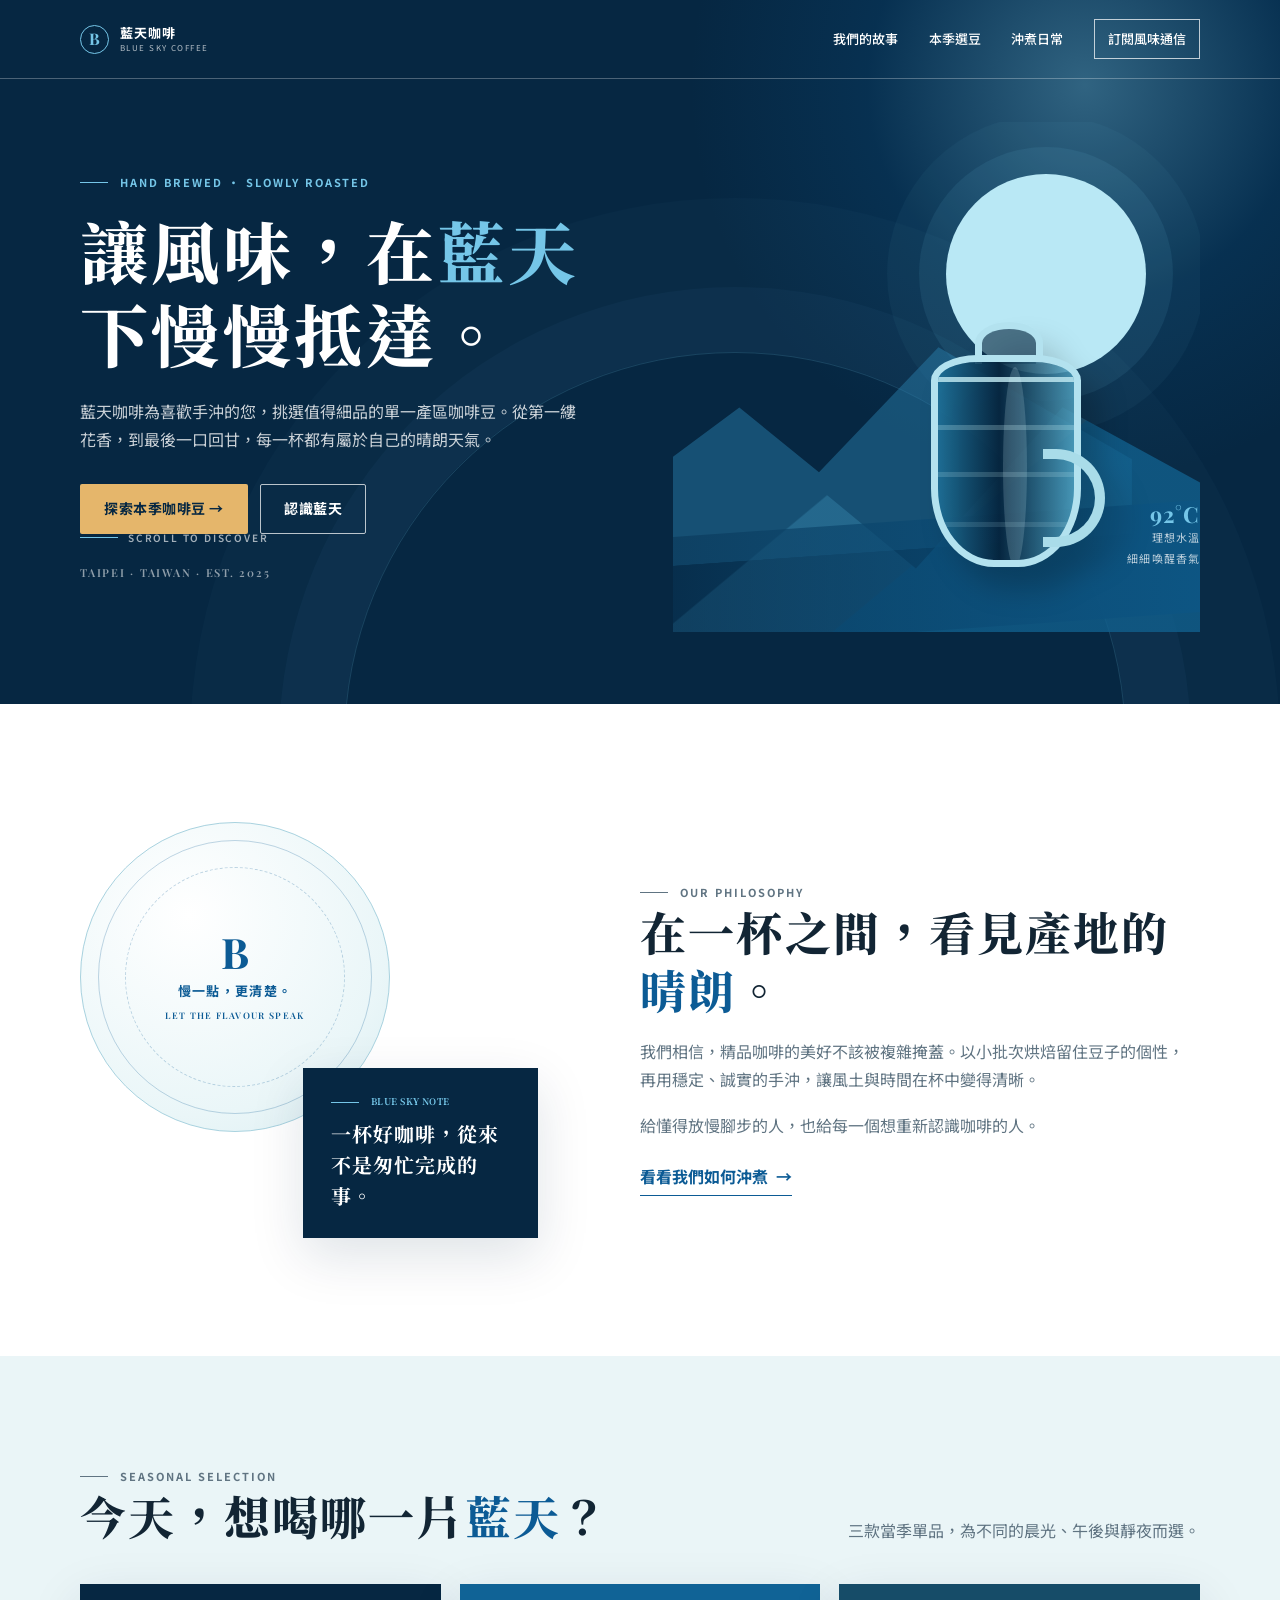
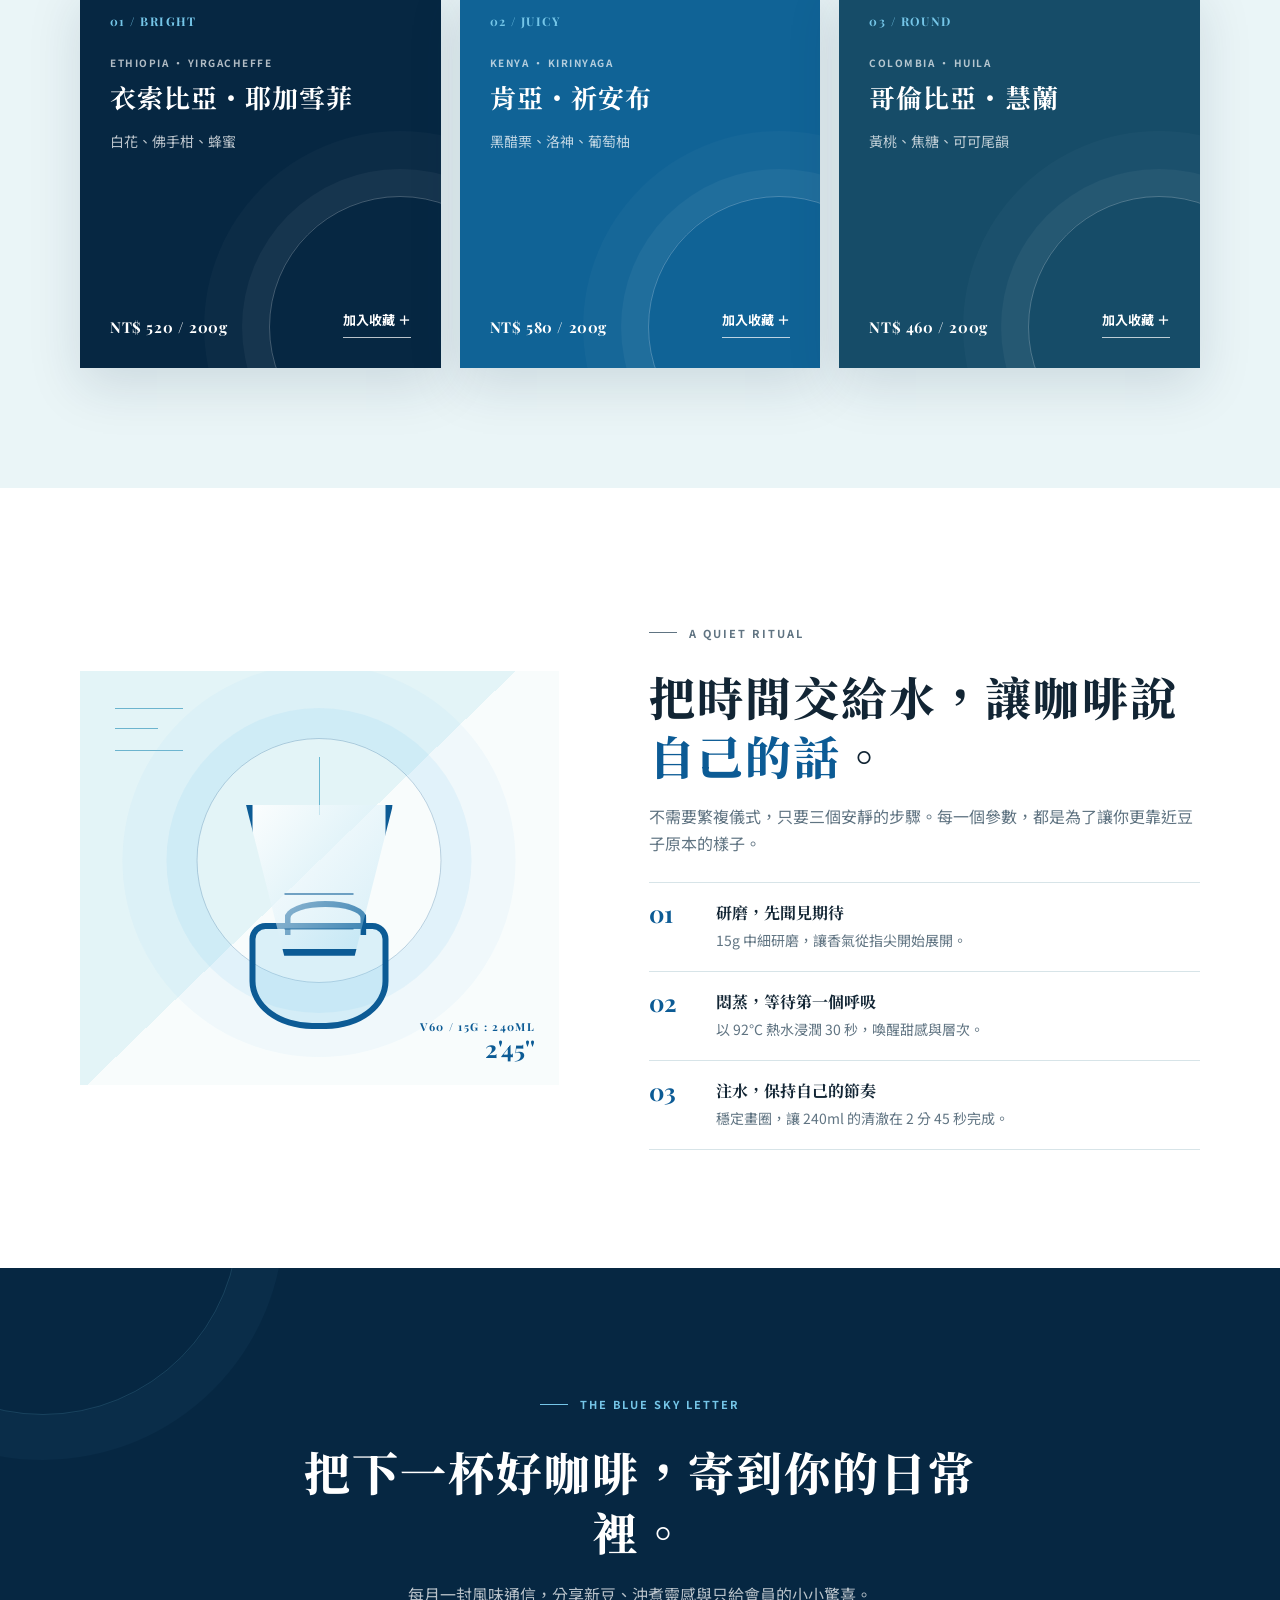
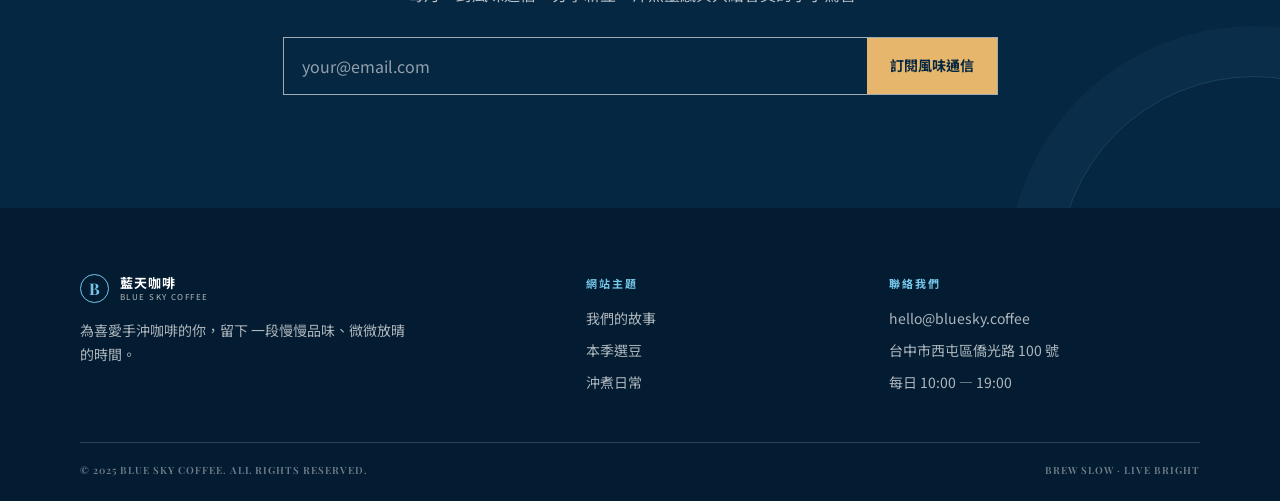
==== onepage/index.html @ 282db268 "Initial commit" ====
<!doctype html>
<html lang="zh-Hant">
<head>
  <meta charset="UTF-8">
  <meta name="viewport" content="width=device-width, initial-scale=1.0">
  <meta name="description" content="藍天咖啡，為手沖咖啡愛好者挑選當季精品咖啡豆，讓每一杯都清澈、明亮、值得細品。">
  <title>藍天咖啡｜讓風味，慢慢抵達</title>
  <link rel="preconnect" href="https://fonts.googleapis.com">
  <link rel="preconnect" href="https://fonts.gstatic.com" crossorigin>
  <link href="https://fonts.googleapis.com/css2?family=Noto+Sans+TC:wght@400;500;600;700&family=Noto+Serif+TC:wght@600;700;800;900&family=Playfair+Display:wght@600;700&display=swap" rel="stylesheet">
  <style>
    :root {
      --navy: #062742;
      --blue: #0c5b95;
      --sky: #75c6e8;
      --mist: #eaf5f7;
      --cream: #fbfaf6;
      --ink: #122534;
      --muted: #607482;
      --line: #d7e4e8;
      --sand: #e5b66b;
      --shadow: 0 18px 50px rgba(6, 39, 66, .13);
    }

    * { box-sizing: border-box; }
    html { scroll-behavior: smooth; }
    body {
      margin: 0;
      color: var(--ink);
      background: var(--cream);
      font: 16px/1.7 "Noto Sans TC", sans-serif;
      -webkit-font-smoothing: antialiased;
    }
    a { color: inherit; text-decoration: none; }
    button, input { font: inherit; }
    button { cursor: pointer; }
    .wrap { width: min(1120px, calc(100% - 48px)); margin: 0 auto; }
    .eyebrow {
      display: flex;
      align-items: center;
      gap: 12px;
      margin: 0 0 18px;
      color: var(--blue);
      font-size: 11px;
      font-weight: 700;
      letter-spacing: .18em;
    }
    .eyebrow::before { width: 28px; height: 1px; background: currentColor; content: ""; }
    .section-title {
      margin: 0;
      font: 800 clamp(30px, 4vw, 46px)/1.28 "Noto Serif TC", serif;
      letter-spacing: .045em;
    }
    .text-blue { color: var(--blue); }
    .button, .outline-link {
      display: inline-flex;
      min-height: 50px;
      align-items: center;
      justify-content: center;
      padding: 10px 23px;
      border: 1px solid transparent;
      border-radius: 2px;
      font-size: 14px;
      font-weight: 700;
      letter-spacing: .04em;
      transition: transform .25s ease, background-color .25s ease, color .25s ease, border-color .25s ease;
    }
    .button:hover, .outline-link:hover { transform: translateY(-2px); }
    .button--sand { color: var(--navy); background: var(--sand); }
    .button--sand:hover { background: #f1cb8b; }
    .button--dark { color: var(--navy); background: #fff; }
    .outline-link { border-color: rgba(255,255,255,.72); color: #fff; }
    .outline-link:hover { color: var(--navy); background: #fff; }
    :focus-visible { outline: 3px solid var(--sky); outline-offset: 4px; }

    /* Header & hero */
    .site-header { position: absolute; z-index: 20; top: 0; left: 0; width: 100%; border-bottom: 1px solid rgba(255,255,255,.28); }
    .nav { min-height: 78px; display: flex; align-items: center; justify-content: space-between; gap: 20px; }
    .brand { display: inline-flex; align-items: center; gap: 11px; color: #fff; }
    .brand-mark { width: 29px; height: 29px; display: grid; place-items: center; border: 1px solid var(--sky); border-radius: 50%; color: var(--sky); font: 700 16px/1 "Playfair Display", serif; }
    .brand-copy { display: grid; line-height: 1.05; }
    .brand-copy strong { font-size: 13px; letter-spacing: .08em; }
    .brand-copy small { margin-top: 4px; font-size: 8px; letter-spacing: .18em; opacity: .7; }
    .nav-links { display: flex; align-items: center; gap: clamp(16px, 2.4vw, 31px); }
    .nav-links a { position: relative; color: #fff; font-size: 13px; font-weight: 500; white-space: nowrap; }
    .nav-links a:not(.nav-cta)::after { position: absolute; right: 0; bottom: -5px; left: auto; width: 0; height: 1px; background: var(--sky); content: ""; transition: width .25s ease; }
    .nav-links a:not(.nav-cta):hover::after { right: auto; left: 0; width: 100%; }
    .nav-links .nav-cta { padding: 8px 13px; border: 1px solid rgba(255,255,255,.72); }
    .nav-links .nav-cta:hover { color: var(--navy); background: #fff; }
    .menu-toggle { display: none; width: 42px; height: 42px; border: 1px solid rgba(255,255,255,.7); color: #fff; background: transparent; font-size: 23px; line-height: 1; }

    .hero { position: relative; min-height: 704px; overflow: hidden; color: #fff; background: var(--navy); isolation: isolate; }
    .hero::before { position: absolute; z-index: -2; top: -320px; right: -210px; width: 810px; height: 810px; border-radius: 50%; background: radial-gradient(circle, rgba(117,198,232,.38), rgba(12,91,149,.18) 38%, transparent 69%); content: ""; }
    .hero::after { position: absolute; z-index: -1; right: 12%; bottom: -430px; width: 780px; height: 780px; border: 1px solid rgba(117,198,232,.18); border-radius: 50%; box-shadow: 0 0 0 65px rgba(117,198,232,.035), 0 0 0 154px rgba(117,198,232,.025); content: ""; }
    .hero-grid { min-height: 704px; display: grid; grid-template-columns: 1.02fr .98fr; gap: 45px; align-items: center; padding: 122px 0 72px; }
    .hero-copy { position: relative; z-index: 2; }
    .hero .eyebrow { color: var(--sky); }
    .hero h1 { max-width: 650px; margin: 0 0 23px; font: 800 clamp(42px, 5.5vw, 68px)/1.22 "Noto Serif TC", serif; letter-spacing: .05em; }
    .hero h1 span { color: var(--sky); }
    .hero-lede { max-width: 500px; margin: 0; color: rgba(255,255,255,.79); font-size: 16px; }
    .hero-actions { display: flex; flex-wrap: wrap; gap: 12px; margin-top: 31px; }
    .hero-note { margin: 31px 0 0; color: rgba(255,255,255,.55); font: 600 11px/1.5 "Playfair Display", serif; letter-spacing: .16em; }
    .scroll-cue { position: absolute; bottom: 35px; left: 0; display: flex; align-items: center; gap: 10px; color: rgba(255,255,255,.63); font-size: 10px; font-weight: 600; letter-spacing: .18em; }
    .scroll-cue::before { width: 38px; height: 1px; background: var(--sky); content: ""; }

    .hero-art { position: relative; align-self: stretch; min-height: 470px; overflow: hidden; }
    .hero-art .sun { position: absolute; top: 52px; right: 54px; width: clamp(138px, 18vw, 200px); aspect-ratio: 1; border-radius: 50%; background: #b9e8f5; box-shadow: 0 0 0 27px rgba(117,198,232,.09), 0 0 0 59px rgba(117,198,232,.045); }
    .mountain { position: absolute; right: -11%; bottom: 6px; width: 116%; height: 260px; transform: skewY(-9deg); transform-origin: right bottom; background: linear-gradient(146deg, transparent 0 27%, rgba(61,145,184,.36) 27.3% 48%, rgba(17,97,143,.77) 48.3%); clip-path: polygon(0 62%, 28% 20%, 44% 57%, 68% 4%, 100% 57%, 100% 100%, 0 100%); }
    .mountain--back { right: 13%; bottom: 98px; width: 108%; height: 220px; opacity: .46; transform: skewY(-4deg); background: #2a81ae; clip-path: polygon(0 84%, 31% 30%, 45% 62%, 66% 9%, 100% 66%, 100% 100%, 0 100%); }
    .horizon { position: absolute; right: -4%; bottom: 0; width: 116%; height: 112px; background: linear-gradient(90deg, rgba(7,45,75,.5), #0d5684); transform: skewY(-4deg); }
    .coffee-vessel { position: absolute; z-index: 4; right: 18%; bottom: 36px; width: 192px; height: 274px; filter: drop-shadow(18px 22px 14px rgba(0,0,0,.22)); }
    .vessel-neck { position: absolute; top: 0; left: 62px; width: 68px; height: 42px; border: 7px solid #b3e2ef; border-bottom: 0; border-radius: 50% 50% 0 0; background: rgba(6,39,66,.62); }
    .vessel-body { position: absolute; top: 33px; left: 18px; width: 150px; height: 212px; border: 7px solid #b3e2ef; border-radius: 31% 31% 42% 42% / 12% 12% 37% 37%; background: linear-gradient(90deg, rgba(30,112,151,.9), rgba(5,35,60,.9) 45%, rgba(83,167,198,.8)); overflow: hidden; }
    .vessel-body::before { position: absolute; top: 15px; left: 0; width: 100%; height: 5px; background: rgba(197,237,244,.8); box-shadow: 0 48px rgba(197,237,244,.25), 0 95px rgba(197,237,244,.18), 0 145px rgba(197,237,244,.13); content: ""; }
    .vessel-body::after { position: absolute; top: 5px; left: 48%; width: 24px; height: 200px; border-radius: 50%; background: rgba(218,247,251,.17); content: ""; }
    .vessel-handle { position: absolute; right: 0; bottom: 49px; width: 62px; height: 98px; border: 10px solid #a9dce9; border-left: 0; border-radius: 0 53px 53px 0; }
    .art-label { position: absolute; z-index: 5; right: 0; bottom: 64px; display: grid; gap: 3px; color: rgba(255,255,255,.73); font-size: 11px; letter-spacing: .1em; text-align: right; }
    .art-label strong { color: var(--sky); font: 700 22px/1 "Playfair Display", serif; }

    /* Story */
    .story { padding: 118px 0; background: #fff; }
    .story-grid { display: grid; grid-template-columns: .9fr 1.1fr; gap: clamp(45px, 8vw, 105px); align-items: center; }
    .story-visual { position: relative; min-height: 416px; }
    .seal { position: absolute; top: 0; left: 0; width: 310px; height: 310px; display: grid; place-items: center; border: 1px solid #a8d2df; border-radius: 50%; color: var(--blue); background: radial-gradient(circle at 35% 30%, #fff 0, #eaf6f8 68%, #d9edf1 100%); }
    .seal::before, .seal::after { position: absolute; border: 1px solid rgba(12,91,149,.25); border-radius: 50%; content: ""; }
    .seal::before { inset: 17px; }
    .seal::after { inset: 44px; border-style: dashed; }
    .seal-inner { position: relative; z-index: 1; display: grid; gap: 7px; text-align: center; }
    .seal-inner b { font: 700 42px/1 "Playfair Display", serif; }
    .seal-inner span { font-size: 13px; font-weight: 700; letter-spacing: .1em; }
    .seal-inner small { font: 600 9px/1.5 "Playfair Display", serif; letter-spacing: .15em; }
    .blue-note { position: absolute; right: 0; bottom: 0; width: 235px; padding: 27px 28px; color: #fff; background: var(--navy); box-shadow: var(--shadow); }
    .blue-note .eyebrow { margin-bottom: 9px; color: var(--sky); font-size: 9px; }
    .blue-note p { margin: 0; font: 700 20px/1.55 "Noto Serif TC", serif; letter-spacing: .05em; }
    .story-copy p { margin: 19px 0 0; color: var(--muted); }
    .inline-link { display: inline-flex; align-items: center; gap: 8px; margin-top: 24px; padding-bottom: 5px; border-bottom: 1px solid var(--blue); color: var(--blue); font-weight: 700; }
    .inline-link:hover { color: var(--navy); }

    /* Coffee collection */
    .coffee { padding: 111px 0 120px; background: var(--mist); }
    .section-heading { display: flex; align-items: end; justify-content: space-between; gap: 40px; margin-bottom: 39px; }
    .section-heading p { max-width: 370px; margin: 0; color: var(--muted); }
    .coffee-grid { display: grid; grid-template-columns: repeat(3, 1fr); gap: 19px; }
    .coffee-card { position: relative; min-height: 384px; display: flex; flex-direction: column; overflow: hidden; padding: 30px; color: #fff; background: var(--navy); box-shadow: var(--shadow); }
    .coffee-card:nth-child(2) { background: #106396; }
    .coffee-card:nth-child(3) { background: #164c68; }
    .coffee-card::after { position: absolute; right: -90px; bottom: -90px; width: 260px; height: 260px; border: 1px solid rgba(255,255,255,.24); border-radius: 50%; box-shadow: 0 0 0 27px rgba(255,255,255,.045), 0 0 0 65px rgba(255,255,255,.025); content: ""; }
    .card-top, .coffee-card h3, .flavour, .card-footer { position: relative; z-index: 1; }
    .card-top { color: var(--sky); font: 700 12px/1.3 "Playfair Display", serif; letter-spacing: .12em; }
    .origin { margin: 25px 0 8px; color: rgba(255,255,255,.69); font-size: 10px; font-weight: 700; letter-spacing: .15em; }
    .coffee-card h3 { margin: 0; font: 700 26px/1.38 "Noto Serif TC", serif; letter-spacing: .04em; }
    .flavour { margin: 15px 0 0; color: rgba(255,255,255,.73); font-size: 14px; }
    .card-footer { display: flex; align-items: end; justify-content: space-between; gap: 14px; margin-top: auto; }
    .price { font: 700 15px/1.3 "Playfair Display", serif; letter-spacing: .04em; }
    .save-coffee { padding: 0 0 5px; border: 0; border-bottom: 1px solid rgba(255,255,255,.72); color: #fff; background: transparent; font-size: 13px; font-weight: 700; white-space: nowrap; transition: color .2s, border-color .2s; }
    .save-coffee:hover { border-color: var(--sand); color: var(--sand); }

    /* Brew */
    .brew { padding: 118px 0; background: #fff; }
    .brew-grid { display: grid; grid-template-columns: .93fr 1.07fr; gap: clamp(42px, 8vw, 90px); align-items: center; }
    .brew-art { position: relative; height: 414px; overflow: hidden; background: linear-gradient(136deg, #e3f4f7 0 48%, #f8fcfc 48% 100%); }
    .brew-art::before { position: absolute; top: 37px; left: 35px; width: 68px; height: 41px; border-top: 1px solid #6cb4ce; border-bottom: 1px solid #6cb4ce; content: ""; }
    .brew-art::after { position: absolute; top: 57px; left: 35px; width: 43px; border-top: 1px solid #6cb4ce; content: ""; }
    .water-rings { position: absolute; top: 67px; left: 50%; width: 245px; height: 245px; border: 1px solid rgba(12,91,149,.27); border-radius: 50%; transform: translateX(-50%); box-shadow: 0 0 0 30px rgba(117,198,232,.12), 0 0 0 74px rgba(117,198,232,.065); }
    .water-rings::before { position: absolute; top: 18px; left: 50%; width: 1px; height: 58px; background: #6bb8d1; content: ""; transform: translateX(-50%); }
    .dripper { position: absolute; z-index: 2; top: 134px; left: 50%; width: 147px; height: 151px; border: 7px solid var(--blue); border-top: 0; background: linear-gradient(130deg, rgba(255,255,255,.85), rgba(117,198,232,.25)); clip-path: polygon(0 0, 100% 0, 74% 100%, 26% 100%); transform: translateX(-50%); }
    .dripper::after { position: absolute; right: 32px; bottom: 19px; left: 32px; height: 33px; border-top: 2px solid rgba(12,91,149,.55); border-bottom: 2px solid rgba(12,91,149,.35); content: ""; }
    .carafe { position: absolute; z-index: 1; bottom: 56px; left: 50%; width: 139px; height: 106px; border: 6px solid var(--blue); border-radius: 16px 16px 45% 45%; background: rgba(117,198,232,.23); transform: translateX(-50%); }
    .carafe::before { position: absolute; top: -28px; left: 29px; width: 70px; height: 28px; border: 6px solid var(--blue); border-bottom: 0; border-radius: 50% 50% 0 0; content: ""; }
    .brew-caption { position: absolute; right: 24px; bottom: 19px; color: var(--blue); text-align: right; }
    .brew-caption span { display: block; font: 700 11px/1.5 "Playfair Display", serif; letter-spacing: .12em; }
    .brew-caption strong { font: 700 24px/1.1 "Playfair Display", serif; }
    .brew-copy > p { margin: 18px 0 25px; color: var(--muted); }
    .brew-steps { border-top: 1px solid var(--line); }
    .brew-step { display: grid; grid-template-columns: 52px 1fr; gap: 15px; padding: 18px 0; border-bottom: 1px solid var(--line); }
    .step-number { color: var(--blue); font: 700 24px/1 "Playfair Display", serif; }
    .brew-step h3 { margin: 0; font: 700 16px/1.5 "Noto Serif TC", serif; }
    .brew-step p { margin: 4px 0 0; color: var(--muted); font-size: 14px; }

    /* Subscribe and footer */
    .visit { position: relative; overflow: hidden; padding: 108px 0 113px; color: #fff; text-align: center; background: var(--navy); }
    .visit::before, .visit::after { position: absolute; width: 390px; height: 390px; border: 1px solid rgba(117,198,232,.17); border-radius: 50%; content: ""; }
    .visit::before { top: -245px; left: -153px; box-shadow: 0 0 0 45px rgba(117,198,232,.035); }
    .visit::after { right: -170px; bottom: -260px; box-shadow: 0 0 0 50px rgba(117,198,232,.035); }
    .visit .wrap { position: relative; z-index: 1; max-width: 715px; }
    .visit .eyebrow { justify-content: center; color: var(--sky); }
    .visit h2 { margin: 0; font: 800 clamp(30px, 4vw, 46px)/1.3 "Noto Serif TC", serif; letter-spacing: .045em; }
    .visit p { max-width: 510px; margin: 19px auto 29px; color: rgba(255,255,255,.72); }
    .subscribe-form { display: flex; min-height: 58px; border: 1px solid rgba(255,255,255,.62); }
    .subscribe-form input { min-width: 0; flex: 1; padding: 0 18px; border: 0; color: #fff; outline: none; background: transparent; }
    .subscribe-form input::placeholder { color: rgba(255,255,255,.56); }
    .subscribe-form button { padding: 0 23px; border: 0; color: var(--navy); background: var(--sand); font-size: 14px; font-weight: 700; white-space: nowrap; transition: background .2s; }
    .subscribe-form button:hover { background: #f1cb8b; }
    .site-footer { padding: 66px 0 23px; color: rgba(255,255,255,.68); background: #031c31; }
    .footer-grid { display: grid; grid-template-columns: 1.45fr .8fr 1fr; gap: 55px; padding-bottom: 48px; }
    .footer-brand .brand { margin-bottom: 16px; }
    .footer-brand p { max-width: 330px; margin: 0; font-size: 14px; }
    .footer-title { margin: 0 0 14px; color: var(--sky); font-size: 11px; font-weight: 700; letter-spacing: .18em; }
    .footer-links { display: grid; gap: 8px; font-size: 14px; }
    .footer-links a:hover { color: var(--sky); }
    .footer-links address { font-style: normal; }
    .footer-bottom { display: flex; justify-content: space-between; gap: 20px; padding-top: 20px; border-top: 1px solid rgba(255,255,255,.17); color: rgba(255,255,255,.44); font: 600 10px/1.5 "Playfair Display", serif; letter-spacing: .1em; }

    .toast { position: fixed; z-index: 50; right: 22px; bottom: 22px; max-width: min(370px, calc(100vw - 44px)); padding: 14px 18px; border-left: 3px solid var(--sand); color: #fff; background: var(--navy); box-shadow: var(--shadow); font-size: 14px; opacity: 0; pointer-events: none; transform: translateY(12px); transition: opacity .25s ease, transform .25s ease; }
    .toast.show { opacity: 1; transform: translateY(0); }
    .reveal { opacity: 0; transform: translateY(18px); transition: opacity .65s ease, transform .65s ease; }
    .reveal.visible { opacity: 1; transform: translateY(0); }

    @media (max-width: 820px) {
      .menu-toggle { display: grid; place-items: center; }
      .nav { position: relative; }
      .nav-links { position: absolute; top: 78px; right: -24px; left: -24px; max-height: 0; display: grid; gap: 0; overflow: hidden; background: #05233c; transition: max-height .35s ease; }
      .nav-links.open { max-height: 300px; border-top: 1px solid rgba(255,255,255,.16); }
      .nav-links a { display: block; padding: 13px 24px; }
      .nav-links .nav-cta { margin: 5px 24px 15px; padding: 10px 13px; text-align: center; }
      .hero { min-height: 710px; }
      .hero-grid { min-height: 710px; grid-template-columns: 1fr; gap: 0; padding: 118px 0 43px; }
      .hero-art { min-height: 276px; margin-top: -9px; }
      .hero-art .sun { top: 19px; right: 20%; width: 130px; }
      .mountain { height: 180px; }
      .mountain--back { bottom: 69px; height: 150px; }
      .coffee-vessel { right: 17%; bottom: -12px; transform: scale(.72); transform-origin: bottom right; }
      .art-label { display: none; }
      .scroll-cue { display: none; }
      .story-grid, .brew-grid { grid-template-columns: 1fr; }
      .story-visual { max-width: 525px; width: 100%; min-height: 400px; }
      .coffee-grid { grid-template-columns: repeat(2, 1fr); }
      .coffee-card:nth-child(3) { grid-column: span 2; }
      .footer-grid { grid-template-columns: 1fr 1fr; }
      .footer-brand { grid-column: 1 / -1; }
    }
    @media (max-width: 560px) {
      .wrap { width: calc(100% - 34px); }
      .nav-links { right: -17px; left: -17px; }
      .hero { min-height: 680px; }
      .hero-grid { min-height: 680px; padding-top: 106px; }
      .hero h1 { font-size: 40px; }
      .hero-lede { font-size: 14px; }
      .hero-actions { gap: 9px; margin-top: 24px; }
      .hero-actions .button, .hero-actions .outline-link { min-height: 46px; padding: 8px 15px; font-size: 13px; }
      .hero-note { margin-top: 21px; }
      .hero-art { min-height: 219px; }
      .hero-art .sun { width: 92px; }
      .coffee-vessel { right: 5%; bottom: -48px; transform: scale(.57); }
      .story, .coffee, .brew { padding: 76px 0; }
      .seal { width: 245px; height: 245px; }
      .seal-inner b { font-size: 35px; }
      .story-visual { min-height: 347px; }
      .blue-note { width: 185px; padding: 20px; }
      .blue-note p { font-size: 16px; }
      .section-heading { display: block; margin-bottom: 28px; }
      .section-heading p { margin-top: 14px; font-size: 14px; }
      .coffee-grid { grid-template-columns: 1fr; }
      .coffee-card, .coffee-card:nth-child(3) { min-height: 330px; grid-column: auto; }
      .coffee-card { padding: 25px; }
      .brew-art { height: 310px; }
      .water-rings { top: 45px; width: 178px; height: 178px; box-shadow: 0 0 0 23px rgba(117,198,232,.12), 0 0 0 53px rgba(117,198,232,.065); }
      .dripper { top: 95px; transform: translateX(-50%) scale(.75); }
      .carafe { bottom: 37px; transform: translateX(-50%) scale(.75); }
      .visit { padding: 76px 0; }
      .subscribe-form { display: grid; gap: 0; border: 0; }
      .subscribe-form input { min-height: 54px; border: 1px solid rgba(255,255,255,.62); }
      .subscribe-form button { min-height: 54px; margin-top: 10px; }
      .footer-grid { grid-template-columns: 1fr; gap: 33px; }
      .footer-brand { grid-column: auto; }
      .footer-bottom { display: grid; gap: 8px; }
    }
    @media (prefers-reduced-motion: reduce) {
      html { scroll-behavior: auto; }
      *, *::before, *::after { transition-duration: .01ms !important; animation-duration: .01ms !important; animation-iteration-count: 1 !important; }
      .reveal { opacity: 1; transform: none; }
    }
  </style>
</head>
<body>
  <header class="site-header" id="top">
    <nav class="nav wrap" aria-label="主要導覽">
      <a class="brand" href="#top" aria-label="回到藍天咖啡首頁">
        <span class="brand-mark" aria-hidden="true">B</span>
        <span class="brand-copy"><strong>藍天咖啡</strong><small>BLUE SKY COFFEE</small></span>
      </a>
      <button class="menu-toggle" type="button" aria-controls="navLinks" aria-expanded="false" aria-label="開啟導覽選單">☰</button>
      <div class="nav-links" id="navLinks">
        <a href="#story">我們的故事</a>
        <a href="#coffee">本季選豆</a>
        <a href="#brew">沖煮日常</a>
        <a class="nav-cta" href="#visit">訂閱風味通信</a>
      </div>
    </nav>
  </header>

  <main>
    <section class="hero" aria-labelledby="heroTitle">
      <div class="wrap hero-grid">
        <div class="hero-copy">
          <p class="eyebrow">HAND BREWED · SLOWLY ROASTED</p>
          <h1 id="heroTitle">讓風味，在<span>藍天</span>下慢慢抵達。</h1>
          <p class="hero-lede">藍天咖啡為喜歡手沖的您，挑選值得細品的單一產區咖啡豆。從第一縷花香，到最後一口回甘，每一杯都有屬於自己的晴朗天氣。</p>
          <div class="hero-actions">
            <a class="button button--sand" href="#coffee">探索本季咖啡豆 →</a>
            <a class="outline-link" href="#story">認識藍天</a>
          </div>
          <p class="hero-note">TAIPEI · TAIWAN · EST. 2025</p>
          <span class="scroll-cue">SCROLL TO DISCOVER</span>
        </div>
        <div class="hero-art" aria-hidden="true">
          <div class="sun"></div>
          <div class="mountain mountain--back"></div>
          <div class="mountain"></div>
          <div class="horizon"></div>
          <div class="coffee-vessel"><div class="vessel-neck"></div><div class="vessel-body"></div><div class="vessel-handle"></div></div>
          <div class="art-label"><strong>92°C</strong><span>理想水溫</span><span>細細喚醒香氣</span></div>
        </div>
      </div>
    </section>

    <section class="story" id="story" aria-labelledby="storyTitle">
      <div class="wrap story-grid">
        <div class="story-visual reveal" aria-hidden="true">
          <div class="seal"><div class="seal-inner"><b>B</b><span>慢一點，更清楚。</span><small>LET THE FLAVOUR SPEAK</small></div></div>
          <aside class="blue-note"><p class="eyebrow">BLUE SKY NOTE</p><p>一杯好咖啡，從來不是匆忙完成的事。</p></aside>
        </div>
        <div class="story-copy reveal">
          <p class="eyebrow">OUR PHILOSOPHY</p>
          <h2 class="section-title" id="storyTitle">在一杯之間，看見產地的<span class="text-blue">晴朗</span>。</h2>
          <p>我們相信，精品咖啡的美好不該被複雜掩蓋。以小批次烘焙留住豆子的個性，再用穩定、誠實的手沖，讓風土與時間在杯中變得清晰。</p>
          <p>給懂得放慢腳步的人，也給每一個想重新認識咖啡的人。</p>
          <a class="inline-link" href="#brew">看看我們如何沖煮 <span aria-hidden="true">→</span></a>
        </div>
      </div>
    </section>

    <section class="coffee" id="coffee" aria-labelledby="coffeeTitle">
      <div class="wrap">
        <div class="section-heading reveal">
          <div><p class="eyebrow">SEASONAL SELECTION</p><h2 class="section-title" id="coffeeTitle">今天，想喝哪一片<span class="text-blue">藍天</span>？</h2></div>
          <p>三款當季單品，為不同的晨光、午後與靜夜而選。</p>
        </div>
        <div class="coffee-grid">
          <article class="coffee-card reveal">
            <div class="card-top">01 / BRIGHT</div><p class="origin">ETHIOPIA · YIRGACHEFFE</p><h3>衣索比亞・耶加雪菲</h3><p class="flavour">白花、佛手柑、蜂蜜</p>
            <div class="card-footer"><span class="price">NT$ 520 / 200g</span><button class="save-coffee" type="button" data-coffee="衣索比亞・耶加雪菲">加入收藏 ＋</button></div>
          </article>
          <article class="coffee-card reveal">
            <div class="card-top">02 / JUICY</div><p class="origin">KENYA · KIRINYAGA</p><h3>肯亞・祈安布</h3><p class="flavour">黑醋栗、洛神、葡萄柚</p>
            <div class="card-footer"><span class="price">NT$ 580 / 200g</span><button class="save-coffee" type="button" data-coffee="肯亞・祈安布">加入收藏 ＋</button></div>
          </article>
          <article class="coffee-card reveal">
            <div class="card-top">03 / ROUND</div><p class="origin">COLOMBIA · HUILA</p><h3>哥倫比亞・慧蘭</h3><p class="flavour">黃桃、焦糖、可可尾韻</p>
            <div class="card-footer"><span class="price">NT$ 460 / 200g</span><button class="save-coffee" type="button" data-coffee="哥倫比亞・慧蘭">加入收藏 ＋</button></div>
          </article>
        </div>
      </div>
    </section>

    <section class="brew" id="brew" aria-labelledby="brewTitle">
      <div class="wrap brew-grid">
        <div class="brew-art reveal" aria-hidden="true"><div class="water-rings"></div><div class="dripper"></div><div class="carafe"></div><div class="brew-caption"><span>V60 / 15G : 240ML</span><strong>2'45''</strong></div></div>
        <div class="brew-copy reveal">
          <p class="eyebrow">A QUIET RITUAL</p>
          <h2 class="section-title" id="brewTitle">把時間交給水，讓咖啡說<span class="text-blue">自己的話</span>。</h2>
          <p>不需要繁複儀式，只要三個安靜的步驟。每一個參數，都是為了讓你更靠近豆子原本的樣子。</p>
          <div class="brew-steps">
            <div class="brew-step"><span class="step-number">01</span><div><h3>研磨，先聞見期待</h3><p>15g 中細研磨，讓香氣從指尖開始展開。</p></div></div>
            <div class="brew-step"><span class="step-number">02</span><div><h3>悶蒸，等待第一個呼吸</h3><p>以 92°C 熱水浸潤 30 秒，喚醒甜感與層次。</p></div></div>
            <div class="brew-step"><span class="step-number">03</span><div><h3>注水，保持自己的節奏</h3><p>穩定畫圈，讓 240ml 的清澈在 2 分 45 秒完成。</p></div></div>
          </div>
        </div>
      </div>
    </section>

    <section class="visit" id="visit" aria-labelledby="visitTitle">
      <div class="wrap reveal">
        <p class="eyebrow">THE BLUE SKY LETTER</p>
        <h2 id="visitTitle">把下一杯好咖啡，寄到你的日常裡。</h2>
        <p>每月一封風味通信，分享新豆、沖煮靈感與只給會員的小小驚喜。</p>
        <form class="subscribe-form" id="subscribeForm">
          <input type="email" aria-label="電子郵件地址" placeholder="your@email.com" required>
          <button type="submit">訂閱風味通信</button>
        </form>
      </div>
    </section>
  </main>

  <footer class="site-footer">
    <div class="wrap footer-grid">
      <div class="footer-brand"><a class="brand" href="#top" aria-label="回到藍天咖啡首頁"><span class="brand-mark" aria-hidden="true">B</span><span class="brand-copy"><strong>藍天咖啡</strong><small>BLUE SKY COFFEE</small></span></a><p>為喜愛手沖咖啡的你，留下 一段慢慢品味、微微放晴的時間。</p></div>
      <div><p class="footer-title">網站主題</p><div class="footer-links"><a href="#story">我們的故事</a><a href="#coffee">本季選豆</a><a href="#brew">沖煮日常</a></div></div>
      <div><p class="footer-title">聯絡我們</p><div class="footer-links"><a href="mailto:hello@bluesky.coffee">hello@bluesky.coffee</a><address>台中市西屯區僑光路 100 號</address><span>每日 10:00 — 19:00</span></div></div>
    </div>
    <div class="wrap footer-bottom"><span>© 2025 BLUE SKY COFFEE. ALL RIGHTS RESERVED.</span><span>BREW SLOW · LIVE BRIGHT</span></div>
  </footer>
  <div class="toast" role="status" aria-live="polite"></div>

  <script>
    (() => {
      const menuButton = document.querySelector('.menu-toggle');
      const navLinks = document.querySelector('.nav-links');
      const toast = document.querySelector('.toast');
      let toastTimer;

      const closeMenu = () => {
        navLinks.classList.remove('open');
        menuButton.setAttribute('aria-expanded', 'false');
        menuButton.setAttribute('aria-label', '開啟導覽選單');
        menuButton.textContent = '☰';
      };
      menuButton.addEventListener('click', () => {
        const opening = !navLinks.classList.contains('open');
        navLinks.classList.toggle('open', opening);
        menuButton.setAttribute('aria-expanded', String(opening));
        menuButton.setAttribute('aria-label', opening ? '關閉導覽選單' : '開啟導覽選單');
        menuButton.textContent = opening ? '×' : '☰';
      });
      navLinks.querySelectorAll('a').forEach(link => link.addEventListener('click', closeMenu));

      const showToast = message => {
        clearTimeout(toastTimer);
        toast.textContent = message;
        toast.classList.add('show');
        toastTimer = setTimeout(() => toast.classList.remove('show'), 2600);
      };
      document.querySelectorAll('[data-coffee]').forEach(button => {
        button.addEventListener('click', () => showToast(`已將「${button.dataset.coffee}」加入你的收藏。`));
      });
      document.querySelector('#subscribeForm').addEventListener('submit', event => {
        event.preventDefault();
        event.currentTarget.reset();
        showToast('謝謝訂閱，下一封晴朗的風味通信即將寄出。');
      });

      const revealItems = document.querySelectorAll('.reveal');
      const reducedMotion = window.matchMedia('(prefers-reduced-motion: reduce)').matches;
      if (!('IntersectionObserver' in window) || reducedMotion) {
        revealItems.forEach(item => item.classList.add('visible'));
      } else {
        const observer = new IntersectionObserver(entries => {
          entries.forEach(entry => {
            if (entry.isIntersecting) {
              entry.target.classList.add('visible');
              observer.unobserve(entry.target);
            }
          });
        }, { threshold: .12 });
        revealItems.forEach(item => observer.observe(item));
      }
    })();
  </script>
</body>
</html>
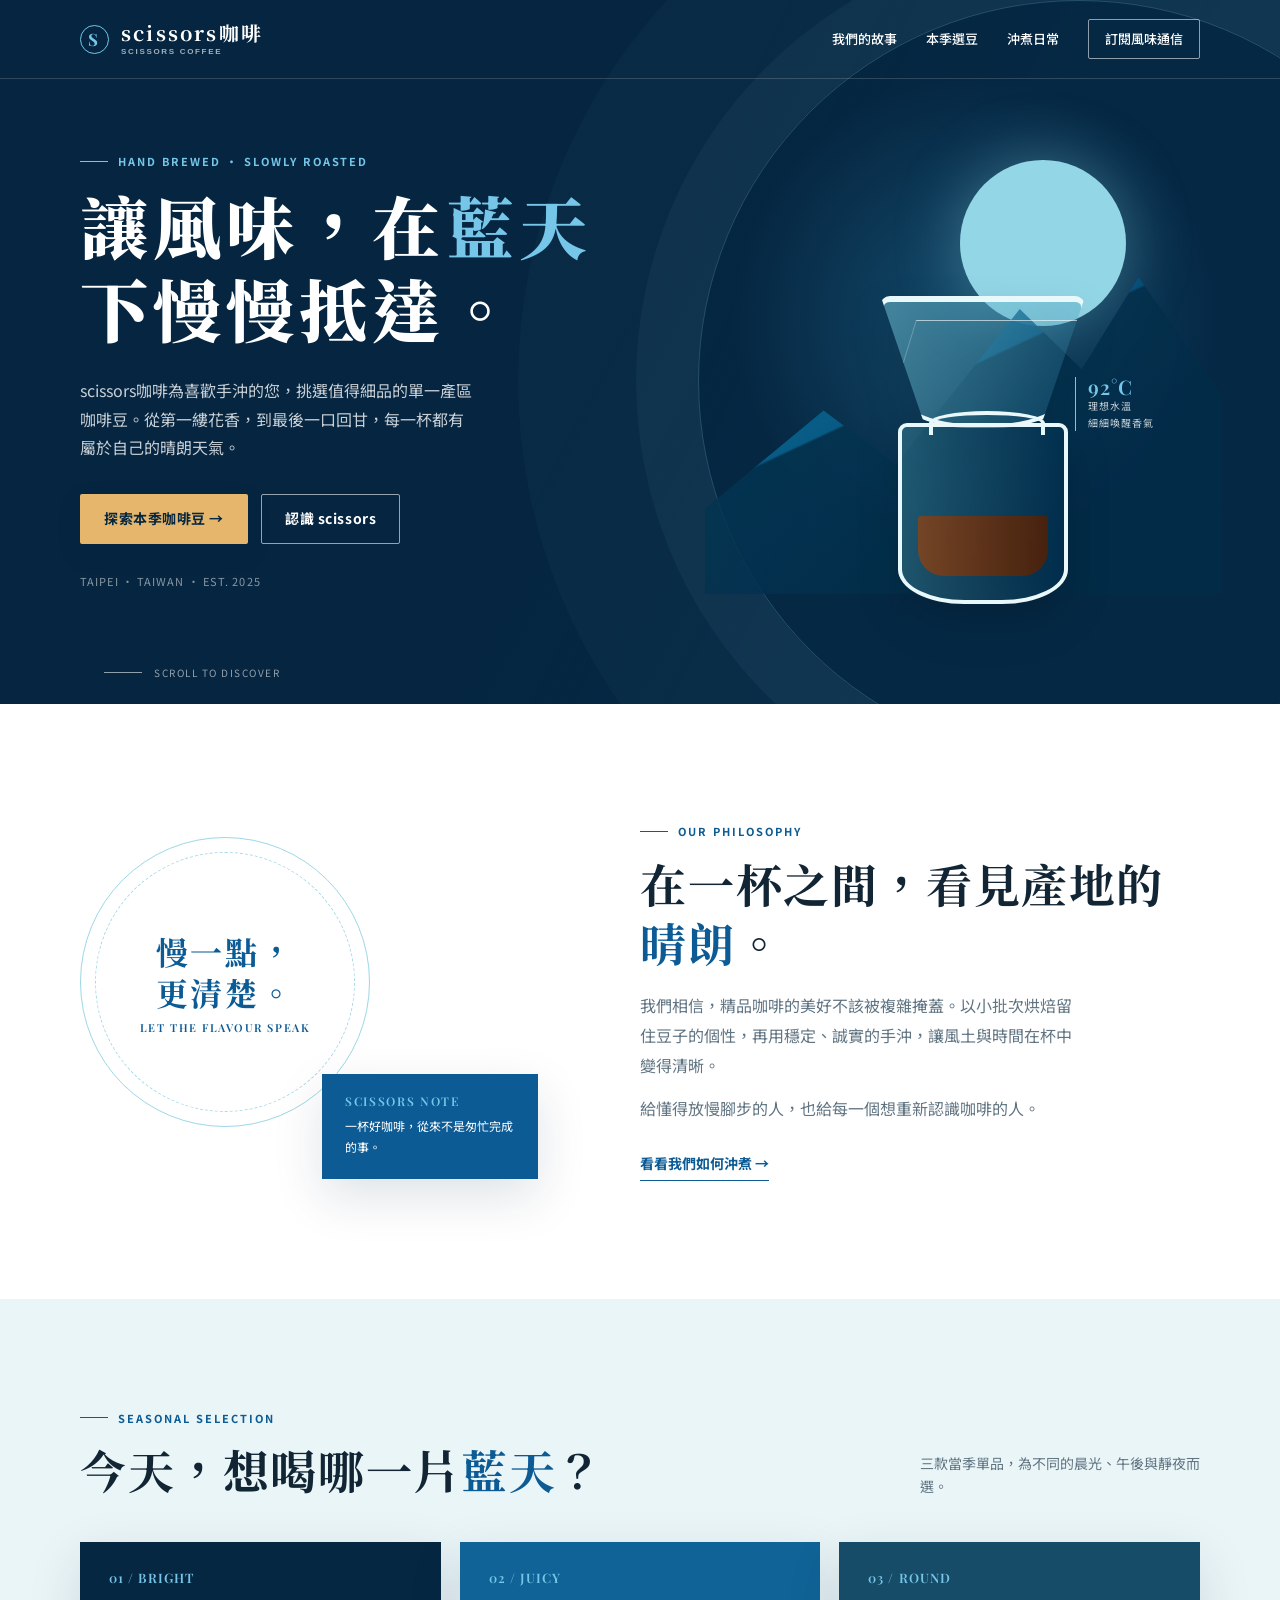
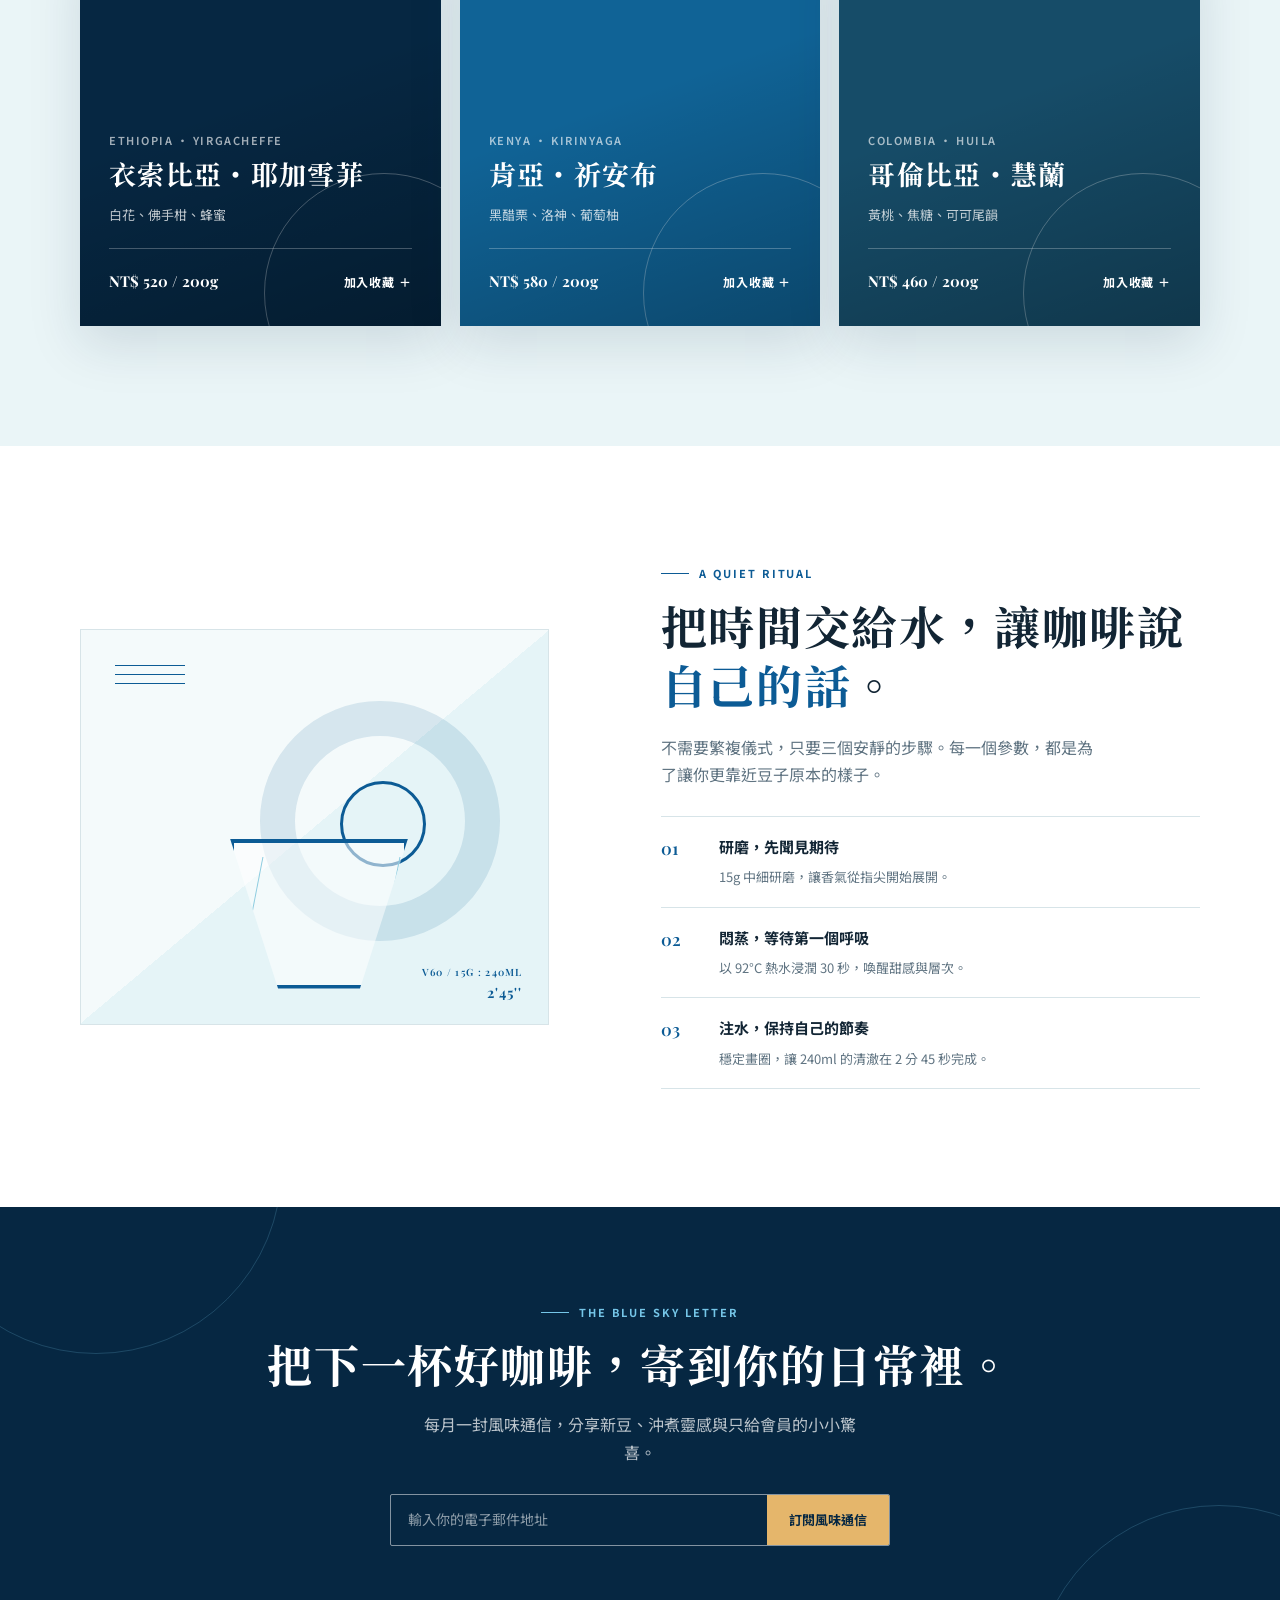
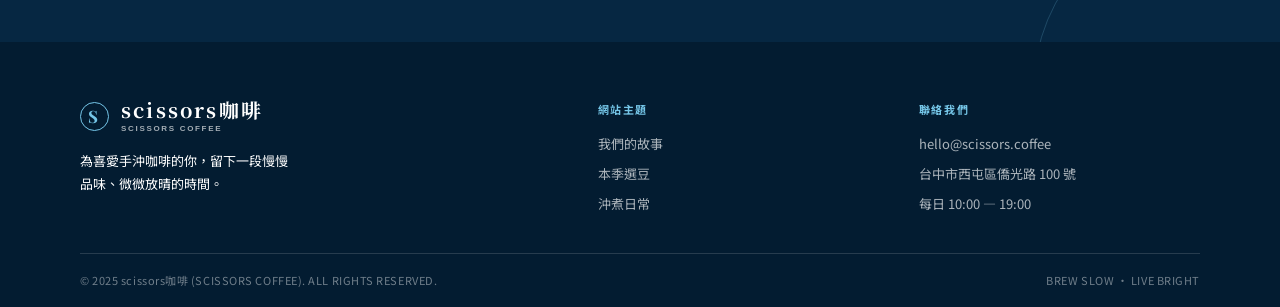
==== commit c37b4c69: "Implement feature X to enhance user experience and optimize performance" ====
--- a/onepage/index.html
+++ b/onepage/index.html
@@ -1,13 +1,13 @@
-<!doctype html>
+<!DOCTYPE html>
 <html lang="zh-Hant">
 <head>
   <meta charset="UTF-8">
   <meta name="viewport" content="width=device-width, initial-scale=1.0">
-  <meta name="description" content="藍天咖啡，為手沖咖啡愛好者挑選當季精品咖啡豆，讓每一杯都清澈、明亮、值得細品。">
-  <title>藍天咖啡｜讓風味，慢慢抵達</title>
+  <meta name="description" content="scissors咖啡，為手沖咖啡愛好者挑選當季精品咖啡豆，剪去繁複，讓每一杯都清澈、明亮、值得細品。">
+  <title>scissors咖啡｜讓風味，慢慢抵達</title>
   <link rel="preconnect" href="https://fonts.googleapis.com">
   <link rel="preconnect" href="https://fonts.gstatic.com" crossorigin>
-  <link href="https://fonts.googleapis.com/css2?family=Noto+Sans+TC:wght@400;500;600;700&family=Noto+Serif+TC:wght@600;700;800;900&family=Playfair+Display:wght@600;700&display=swap" rel="stylesheet">
+  <link href="https://fonts.googleapis.com/css2?family=Noto+Sans+TC:wght@400;500;600;700&family=Noto+Serif+TC:wght@500;600;700;900&family=Playfair+Display:ital,wght@0,600;0,700;1,600&display=swap" rel="stylesheet">
   <style>
     :root {
       --navy: #062742;
@@ -28,423 +28,1199 @@
       margin: 0;
       color: var(--ink);
       background: var(--cream);
-      font: 16px/1.7 "Noto Sans TC", sans-serif;
+      font-family: "Noto Sans TC", sans-serif;
+      font-size: 16px;
+      line-height: 1.7;
       -webkit-font-smoothing: antialiased;
     }
+
     a { color: inherit; text-decoration: none; }
     button, input { font: inherit; }
     button { cursor: pointer; }
     .wrap { width: min(1120px, calc(100% - 48px)); margin: 0 auto; }
+    .serif { font-family: "Noto Serif TC", serif; }
+    
     .eyebrow {
       display: flex;
       align-items: center;
-      gap: 12px;
-      margin: 0 0 18px;
+      gap: 10px;
+      margin: 0 0 13px;
       color: var(--blue);
       font-size: 11px;
       font-weight: 700;
       letter-spacing: .18em;
     }
-    .eyebrow::before { width: 28px; height: 1px; background: currentColor; content: ""; }
+    .eyebrow::before { content: ""; width: 28px; height: 1px; background: currentColor; }
+
     .section-title {
       margin: 0;
-      font: 800 clamp(30px, 4vw, 46px)/1.28 "Noto Serif TC", serif;
-      letter-spacing: .045em;
-    }
-    .text-blue { color: var(--blue); }
-    .button, .outline-link {
+      font: 700 clamp(30px, 4vw, 46px)/1.28 "Noto Serif TC", serif;
+      letter-spacing: .035em;
+    }
+    .section-title em, .section-title .accent-blue {
+      color: var(--blue);
+      font-style: normal;
+    }
+
+    .section-copy { max-width: 48ch; margin: 20px 0 0; color: var(--muted); }
+
+    .button {
       display: inline-flex;
-      min-height: 50px;
       align-items: center;
       justify-content: center;
-      padding: 10px 23px;
+      gap: 11px;
+      min-height: 50px;
+      padding: 12px 23px;
       border: 1px solid transparent;
       border-radius: 2px;
       font-size: 14px;
       font-weight: 700;
       letter-spacing: .04em;
-      transition: transform .25s ease, background-color .25s ease, color .25s ease, border-color .25s ease;
-    }
-    .button:hover, .outline-link:hover { transform: translateY(-2px); }
-    .button--sand { color: var(--navy); background: var(--sand); }
-    .button--sand:hover { background: #f1cb8b; }
-    .button--dark { color: var(--navy); background: #fff; }
-    .outline-link { border-color: rgba(255,255,255,.72); color: #fff; }
-    .outline-link:hover { color: var(--navy); background: #fff; }
-    :focus-visible { outline: 3px solid var(--sky); outline-offset: 4px; }
-
-    /* Header & hero */
-    .site-header { position: absolute; z-index: 20; top: 0; left: 0; width: 100%; border-bottom: 1px solid rgba(255,255,255,.28); }
-    .nav { min-height: 78px; display: flex; align-items: center; justify-content: space-between; gap: 20px; }
-    .brand { display: inline-flex; align-items: center; gap: 11px; color: #fff; }
-    .brand-mark { width: 29px; height: 29px; display: grid; place-items: center; border: 1px solid var(--sky); border-radius: 50%; color: var(--sky); font: 700 16px/1 "Playfair Display", serif; }
-    .brand-copy { display: grid; line-height: 1.05; }
-    .brand-copy strong { font-size: 13px; letter-spacing: .08em; }
-    .brand-copy small { margin-top: 4px; font-size: 8px; letter-spacing: .18em; opacity: .7; }
-    .nav-links { display: flex; align-items: center; gap: clamp(16px, 2.4vw, 31px); }
-    .nav-links a { position: relative; color: #fff; font-size: 13px; font-weight: 500; white-space: nowrap; }
-    .nav-links a:not(.nav-cta)::after { position: absolute; right: 0; bottom: -5px; left: auto; width: 0; height: 1px; background: var(--sky); content: ""; transition: width .25s ease; }
-    .nav-links a:not(.nav-cta):hover::after { right: auto; left: 0; width: 100%; }
-    .nav-links .nav-cta { padding: 8px 13px; border: 1px solid rgba(255,255,255,.72); }
-    .nav-links .nav-cta:hover { color: var(--navy); background: #fff; }
-    .menu-toggle { display: none; width: 42px; height: 42px; border: 1px solid rgba(255,255,255,.7); color: #fff; background: transparent; font-size: 23px; line-height: 1; }
-
-    .hero { position: relative; min-height: 704px; overflow: hidden; color: #fff; background: var(--navy); isolation: isolate; }
-    .hero::before { position: absolute; z-index: -2; top: -320px; right: -210px; width: 810px; height: 810px; border-radius: 50%; background: radial-gradient(circle, rgba(117,198,232,.38), rgba(12,91,149,.18) 38%, transparent 69%); content: ""; }
-    .hero::after { position: absolute; z-index: -1; right: 12%; bottom: -430px; width: 780px; height: 780px; border: 1px solid rgba(117,198,232,.18); border-radius: 50%; box-shadow: 0 0 0 65px rgba(117,198,232,.035), 0 0 0 154px rgba(117,198,232,.025); content: ""; }
-    .hero-grid { min-height: 704px; display: grid; grid-template-columns: 1.02fr .98fr; gap: 45px; align-items: center; padding: 122px 0 72px; }
-    .hero-copy { position: relative; z-index: 2; }
+      transition: transform .22s ease, box-shadow .22s ease, background .22s ease;
+    }
+    .button:hover { transform: translateY(-2px); }
+    .button:focus-visible, a:focus-visible, button:focus-visible, input:focus-visible {
+      outline: 3px solid var(--sky);
+      outline-offset: 4px;
+    }
+
+    .button-primary {
+      color: var(--navy);
+      background: var(--sand);
+      box-shadow: 0 9px 22px rgba(1, 35, 59, .2);
+    }
+    .button-primary:hover { background: #f0c77f; }
+
+    .button-outline {
+      color: #fff;
+      border-color: rgba(255, 255, 255, .58);
+    }
+    .button-outline:hover { background: rgba(255, 255, 255, .1); }
+
+    /* Header & Navigation */
+    .site-header {
+      position: absolute;
+      top: 0;
+      left: 0;
+      z-index: 10;
+      width: 100%;
+      color: #fff;
+      border-bottom: 1px solid rgba(255, 255, 255, .16);
+    }
+    .nav {
+      display: flex;
+      align-items: center;
+      justify-content: space-between;
+      min-height: 78px;
+    }
+    .brand {
+      display: flex;
+      align-items: center;
+      gap: 12px;
+      font: 700 20px/1 "Noto Serif TC", serif;
+      letter-spacing: .11em;
+    }
+    .brand-mark {
+      display: grid;
+      width: 29px;
+      height: 29px;
+      place-items: center;
+      border: 1px solid var(--sky);
+      border-radius: 50%;
+      color: var(--sky);
+      font: 700 17px/1 "Playfair Display", serif;
+    }
+    .brand small {
+      display: block;
+      margin-top: 5px;
+      color: rgba(255, 255, 255, .64);
+      font: 600 8px/1 sans-serif;
+      letter-spacing: .21em;
+    }
+    .nav-links {
+      display: flex;
+      align-items: center;
+      gap: 29px;
+      font-size: 13px;
+      font-weight: 500;
+      list-style: none;
+      margin: 0;
+      padding: 0;
+    }
+    .nav-links a {
+      position: relative;
+      padding: 6px 0;
+    }
+    .nav-links a:not(.nav-cta)::after {
+      content: "";
+      position: absolute;
+      right: 0;
+      bottom: 0;
+      left: 0;
+      height: 1px;
+      background: var(--sky);
+      transform: scaleX(0);
+      transform-origin: right;
+      transition: transform .22s;
+    }
+    .nav-links a:not(.nav-cta):hover::after {
+      transform: scaleX(1);
+      transform-origin: left;
+    }
+    .nav-cta {
+      padding: 8px 16px !important;
+      border: 1px solid rgba(255, 255, 255, .55);
+      border-radius: 2px;
+      transition: color .22s, background .22s;
+    }
+    .nav-cta:hover {
+      color: var(--navy);
+      background: #fff;
+    }
+    .menu-toggle {
+      display: none;
+      border: 0;
+      color: #fff;
+      background: transparent;
+      font-size: 26px;
+      line-height: 1;
+      padding: 6px;
+    }
+
+    /* 5.2 Hero 區塊 */
+    .hero {
+      position: relative;
+      min-height: 704px;
+      overflow: hidden;
+      color: #fff;
+      background: var(--navy);
+    }
+    .hero::before {
+      content: "";
+      position: absolute;
+      inset: 0;
+      opacity: .36;
+      background: radial-gradient(circle at 76% 45%, rgba(55, 167, 212, .75), transparent 23%),
+                  linear-gradient(117deg, rgba(4, 25, 45, .22) 0 48%, rgba(5, 47, 78, .82) 78%);
+    }
+    .hero::after {
+      content: "";
+      position: absolute;
+      top: 0;
+      right: -180px;
+      width: 760px;
+      height: 760px;
+      border: 1px solid rgba(153, 220, 240, .22);
+      border-radius: 50%;
+      box-shadow: 0 0 0 62px rgba(153, 220, 240, .045), 0 0 0 180px rgba(153, 220, 240, .025);
+    }
+    .hero-grid {
+      position: relative;
+      z-index: 1;
+      display: grid;
+      grid-template-columns: 1.02fr .98fr;
+      gap: 45px;
+      align-items: center;
+      min-height: 704px;
+      padding: 122px 0 72px;
+    }
     .hero .eyebrow { color: var(--sky); }
-    .hero h1 { max-width: 650px; margin: 0 0 23px; font: 800 clamp(42px, 5.5vw, 68px)/1.22 "Noto Serif TC", serif; letter-spacing: .05em; }
-    .hero h1 span { color: var(--sky); }
-    .hero-lede { max-width: 500px; margin: 0; color: rgba(255,255,255,.79); font-size: 16px; }
-    .hero-actions { display: flex; flex-wrap: wrap; gap: 12px; margin-top: 31px; }
-    .hero-note { margin: 31px 0 0; color: rgba(255,255,255,.55); font: 600 11px/1.5 "Playfair Display", serif; letter-spacing: .16em; }
-    .scroll-cue { position: absolute; bottom: 35px; left: 0; display: flex; align-items: center; gap: 10px; color: rgba(255,255,255,.63); font-size: 10px; font-weight: 600; letter-spacing: .18em; }
-    .scroll-cue::before { width: 38px; height: 1px; background: var(--sky); content: ""; }
-
-    .hero-art { position: relative; align-self: stretch; min-height: 470px; overflow: hidden; }
-    .hero-art .sun { position: absolute; top: 52px; right: 54px; width: clamp(138px, 18vw, 200px); aspect-ratio: 1; border-radius: 50%; background: #b9e8f5; box-shadow: 0 0 0 27px rgba(117,198,232,.09), 0 0 0 59px rgba(117,198,232,.045); }
-    .mountain { position: absolute; right: -11%; bottom: 6px; width: 116%; height: 260px; transform: skewY(-9deg); transform-origin: right bottom; background: linear-gradient(146deg, transparent 0 27%, rgba(61,145,184,.36) 27.3% 48%, rgba(17,97,143,.77) 48.3%); clip-path: polygon(0 62%, 28% 20%, 44% 57%, 68% 4%, 100% 57%, 100% 100%, 0 100%); }
-    .mountain--back { right: 13%; bottom: 98px; width: 108%; height: 220px; opacity: .46; transform: skewY(-4deg); background: #2a81ae; clip-path: polygon(0 84%, 31% 30%, 45% 62%, 66% 9%, 100% 66%, 100% 100%, 0 100%); }
-    .horizon { position: absolute; right: -4%; bottom: 0; width: 116%; height: 112px; background: linear-gradient(90deg, rgba(7,45,75,.5), #0d5684); transform: skewY(-4deg); }
-    .coffee-vessel { position: absolute; z-index: 4; right: 18%; bottom: 36px; width: 192px; height: 274px; filter: drop-shadow(18px 22px 14px rgba(0,0,0,.22)); }
-    .vessel-neck { position: absolute; top: 0; left: 62px; width: 68px; height: 42px; border: 7px solid #b3e2ef; border-bottom: 0; border-radius: 50% 50% 0 0; background: rgba(6,39,66,.62); }
-    .vessel-body { position: absolute; top: 33px; left: 18px; width: 150px; height: 212px; border: 7px solid #b3e2ef; border-radius: 31% 31% 42% 42% / 12% 12% 37% 37%; background: linear-gradient(90deg, rgba(30,112,151,.9), rgba(5,35,60,.9) 45%, rgba(83,167,198,.8)); overflow: hidden; }
-    .vessel-body::before { position: absolute; top: 15px; left: 0; width: 100%; height: 5px; background: rgba(197,237,244,.8); box-shadow: 0 48px rgba(197,237,244,.25), 0 95px rgba(197,237,244,.18), 0 145px rgba(197,237,244,.13); content: ""; }
-    .vessel-body::after { position: absolute; top: 5px; left: 48%; width: 24px; height: 200px; border-radius: 50%; background: rgba(218,247,251,.17); content: ""; }
-    .vessel-handle { position: absolute; right: 0; bottom: 49px; width: 62px; height: 98px; border: 10px solid #a9dce9; border-left: 0; border-radius: 0 53px 53px 0; }
-    .art-label { position: absolute; z-index: 5; right: 0; bottom: 64px; display: grid; gap: 3px; color: rgba(255,255,255,.73); font-size: 11px; letter-spacing: .1em; text-align: right; }
-    .art-label strong { color: var(--sky); font: 700 22px/1 "Playfair Display", serif; }
-
-    /* Story */
-    .story { padding: 118px 0; background: #fff; }
-    .story-grid { display: grid; grid-template-columns: .9fr 1.1fr; gap: clamp(45px, 8vw, 105px); align-items: center; }
-    .story-visual { position: relative; min-height: 416px; }
-    .seal { position: absolute; top: 0; left: 0; width: 310px; height: 310px; display: grid; place-items: center; border: 1px solid #a8d2df; border-radius: 50%; color: var(--blue); background: radial-gradient(circle at 35% 30%, #fff 0, #eaf6f8 68%, #d9edf1 100%); }
-    .seal::before, .seal::after { position: absolute; border: 1px solid rgba(12,91,149,.25); border-radius: 50%; content: ""; }
-    .seal::before { inset: 17px; }
-    .seal::after { inset: 44px; border-style: dashed; }
-    .seal-inner { position: relative; z-index: 1; display: grid; gap: 7px; text-align: center; }
-    .seal-inner b { font: 700 42px/1 "Playfair Display", serif; }
-    .seal-inner span { font-size: 13px; font-weight: 700; letter-spacing: .1em; }
-    .seal-inner small { font: 600 9px/1.5 "Playfair Display", serif; letter-spacing: .15em; }
-    .blue-note { position: absolute; right: 0; bottom: 0; width: 235px; padding: 27px 28px; color: #fff; background: var(--navy); box-shadow: var(--shadow); }
-    .blue-note .eyebrow { margin-bottom: 9px; color: var(--sky); font-size: 9px; }
-    .blue-note p { margin: 0; font: 700 20px/1.55 "Noto Serif TC", serif; letter-spacing: .05em; }
-    .story-copy p { margin: 19px 0 0; color: var(--muted); }
-    .inline-link { display: inline-flex; align-items: center; gap: 8px; margin-top: 24px; padding-bottom: 5px; border-bottom: 1px solid var(--blue); color: var(--blue); font-weight: 700; }
-    .inline-link:hover { color: var(--navy); }
-
-    /* Coffee collection */
-    .coffee { padding: 111px 0 120px; background: var(--mist); }
-    .section-heading { display: flex; align-items: end; justify-content: space-between; gap: 40px; margin-bottom: 39px; }
-    .section-heading p { max-width: 370px; margin: 0; color: var(--muted); }
-    .coffee-grid { display: grid; grid-template-columns: repeat(3, 1fr); gap: 19px; }
-    .coffee-card { position: relative; min-height: 384px; display: flex; flex-direction: column; overflow: hidden; padding: 30px; color: #fff; background: var(--navy); box-shadow: var(--shadow); }
+    .hero-title {
+      max-width: 14ch;
+      margin: 0;
+      font: 900 clamp(42px, 5.5vw, 68px)/1.22 "Noto Serif TC", serif;
+      letter-spacing: .075em;
+    }
+    .hero-title .sky-word { color: var(--sky); }
+    .hero-lede {
+      max-width: 44ch;
+      margin: 26px 0 32px;
+      color: rgba(255, 255, 255, .78);
+      font-size: 16px;
+      line-height: 1.8;
+    }
+    .hero-actions { display: flex; flex-wrap: wrap; gap: 13px; }
+    .hero-note {
+      margin-top: 28px;
+      color: rgba(255, 255, 255, .52);
+      font-size: 11px;
+      letter-spacing: .1em;
+    }
+    .hero-art {
+      position: relative;
+      min-height: 453px;
+    }
+    .sun {
+      position: absolute;
+      top: 2%;
+      right: 14%;
+      width: 166px;
+      height: 166px;
+      border-radius: 50%;
+      background: #93d6e6;
+      box-shadow: 0 0 65px rgba(145, 215, 233, .36);
+    }
+    .mountain {
+      position: absolute;
+      right: -4%;
+      bottom: 2%;
+      width: 98%;
+      height: 70%;
+      clip-path: polygon(0 73%, 23% 42%, 37% 59%, 61% 10%, 73% 29%, 84% 0, 100% 37%, 100% 100%, 0 100%);
+      background: linear-gradient(135deg, #0b7eac, #06446f 70%);
+      opacity: .85;
+    }
+    .mountain::after {
+      content: "";
+      position: absolute;
+      inset: 0;
+      background: linear-gradient(155deg, transparent 38%, rgba(2, 35, 58, .72) 38.5% 100%);
+    }
+    .coffee-vessel {
+      position: absolute;
+      z-index: 2;
+      right: 17%;
+      bottom: 0;
+      width: 255px;
+      filter: drop-shadow(0 22px 21px rgba(0, 0, 0, .23));
+    }
+    .dripper {
+      position: relative;
+      width: 205px;
+      height: 132px;
+      margin: 0 auto -5px;
+      border: 4px solid #e9f8fa;
+      border-top-width: 6px;
+      border-radius: 10px 10px 44% 44%;
+      background: linear-gradient(115deg, rgba(123, 206, 225, .5), rgba(26, 118, 161, .23));
+      clip-path: polygon(0 0, 100% 0, 78% 100%, 22% 100%);
+    }
+    .dripper::after {
+      content: "";
+      position: absolute;
+      inset: 18px 16px 0;
+      border-top: 1px solid rgba(255, 255, 255, .6);
+      border-left: 1px solid rgba(255, 255, 255, .25);
+      transform: skewX(-17deg);
+    }
+    .carafe {
+      position: relative;
+      width: 170px;
+      height: 181px;
+      margin: 0 auto;
+      border: 4px solid #e9f8fa;
+      border-radius: 9px 9px 39% 39% / 9px 9px 19% 19%;
+      background: linear-gradient(90deg, rgba(110, 211, 229, .26), rgba(1, 52, 87, .52));
+    }
+    .carafe::before {
+      content: "";
+      position: absolute;
+      top: -16px;
+      left: 27px;
+      width: 108px;
+      height: 20px;
+      border: 4px solid #e9f8fa;
+      border-bottom: 0;
+      border-radius: 50% 50% 0 0;
+    }
+    .carafe::after {
+      content: "";
+      position: absolute;
+      right: 16px;
+      bottom: 24px;
+      left: 16px;
+      height: 60px;
+      border-radius: 3px 3px 26px 26px;
+      background: linear-gradient(90deg, rgba(133, 67, 26, .84), rgba(76, 33, 9, .92));
+    }
+    .art-label {
+      position: absolute;
+      z-index: 3;
+      top: 50%;
+      right: 2%;
+      width: 114px;
+      padding-left: 12px;
+      border-left: 1px solid var(--sky);
+      color: rgba(255, 255, 255, .78);
+      font-size: 10px;
+      line-height: 1.7;
+      letter-spacing: .1em;
+    }
+    .art-label strong {
+      display: block;
+      color: var(--sky);
+      font: 600 20px/1 "Playfair Display", serif;
+    }
+    .scroll-line {
+      position: absolute;
+      bottom: 23px;
+      left: max(24px, calc((100% - 1120px) / 2));
+      z-index: 2;
+      display: flex;
+      align-items: center;
+      gap: 12px;
+      color: rgba(255, 255, 255, .56);
+      font-size: 10px;
+      letter-spacing: .15em;
+    }
+    .scroll-line::before { content: ""; width: 38px; height: 1px; background: currentColor; }
+
+    /* 5.3 品牌理念：#story */
+    .intro {
+      padding: 118px 0;
+      background: #fff;
+    }
+    .intro-grid {
+      display: grid;
+      grid-template-columns: .9fr 1.1fr;
+      gap: clamp(45px, 8vw, 105px);
+      align-items: center;
+    }
+    .intro-stamp {
+      position: relative;
+      min-height: 355px;
+    }
+    .stamp-circle {
+      position: absolute;
+      inset: 13px auto auto 0;
+      display: grid;
+      width: 290px;
+      height: 290px;
+      place-items: center;
+      border: 1px solid #9dd7e7;
+      border-radius: 50%;
+      color: var(--blue);
+      text-align: center;
+    }
+    .stamp-circle::before {
+      content: "";
+      position: absolute;
+      inset: 14px;
+      border: 1px dashed #a5d9e6;
+      border-radius: 50%;
+    }
+    .stamp-circle strong {
+      display: block;
+      font: 700 32px/1.3 "Noto Serif TC", serif;
+      letter-spacing: .08em;
+    }
+    .stamp-circle span {
+      display: block;
+      margin-top: 8px;
+      font: 600 11px/1 "Playfair Display", serif;
+      letter-spacing: .14em;
+    }
+    .stamp-card {
+      position: absolute;
+      right: 0;
+      bottom: 0;
+      width: 216px;
+      padding: 21px 23px;
+      color: #fff;
+      background: var(--blue);
+      box-shadow: var(--shadow);
+    }
+    .stamp-card b {
+      display: block;
+      margin-bottom: 8px;
+      color: var(--sky);
+      font: 600 12px/1 "Playfair Display", serif;
+      letter-spacing: .14em;
+    }
+    .stamp-card p { margin: 0; font-size: 12px; line-height: 1.8; }
+    .intro .section-copy { font-size: 16px; line-height: 1.85; }
+    .intro-link {
+      display: inline-flex;
+      gap: 10px;
+      margin-top: 28px;
+      padding-bottom: 4px;
+      border-bottom: 1px solid var(--blue);
+      color: var(--blue);
+      font-size: 14px;
+      font-weight: 700;
+    }
+
+    /* 5.4 本季選豆：#coffee */
+    .coffee-section {
+      padding: 110px 0 120px;
+      background: var(--mist);
+    }
+    .section-head {
+      display: flex;
+      align-items: flex-end;
+      justify-content: space-between;
+      gap: 30px;
+      margin-bottom: 43px;
+    }
+    .section-head .section-copy { max-width: 35ch; margin: 0; font-size: 14px; }
+    .coffee-grid {
+      display: grid;
+      grid-template-columns: repeat(3, 1fr);
+      gap: 19px;
+    }
+    .coffee-card {
+      position: relative;
+      min-height: 384px;
+      overflow: hidden;
+      color: #fff;
+      background: var(--navy);
+      box-shadow: var(--shadow);
+    }
+    .coffee-card::before {
+      content: "";
+      position: absolute;
+      right: -63px;
+      bottom: -87px;
+      width: 238px;
+      height: 238px;
+      border: 1px solid rgba(255, 255, 255, .29);
+      border-radius: 50%;
+    }
+    .coffee-card::after {
+      content: "";
+      position: absolute;
+      inset: 0;
+      background: linear-gradient(160deg, transparent 42%, rgba(0, 0, 0, .28));
+      pointer-events: none;
+    }
     .coffee-card:nth-child(2) { background: #106396; }
     .coffee-card:nth-child(3) { background: #164c68; }
-    .coffee-card::after { position: absolute; right: -90px; bottom: -90px; width: 260px; height: 260px; border: 1px solid rgba(255,255,255,.24); border-radius: 50%; box-shadow: 0 0 0 27px rgba(255,255,255,.045), 0 0 0 65px rgba(255,255,255,.025); content: ""; }
-    .card-top, .coffee-card h3, .flavour, .card-footer { position: relative; z-index: 1; }
-    .card-top { color: var(--sky); font: 700 12px/1.3 "Playfair Display", serif; letter-spacing: .12em; }
-    .origin { margin: 25px 0 8px; color: rgba(255,255,255,.69); font-size: 10px; font-weight: 700; letter-spacing: .15em; }
-    .coffee-card h3 { margin: 0; font: 700 26px/1.38 "Noto Serif TC", serif; letter-spacing: .04em; }
-    .flavour { margin: 15px 0 0; color: rgba(255,255,255,.73); font-size: 14px; }
-    .card-footer { display: flex; align-items: end; justify-content: space-between; gap: 14px; margin-top: auto; }
-    .price { font: 700 15px/1.3 "Playfair Display", serif; letter-spacing: .04em; }
-    .save-coffee { padding: 0 0 5px; border: 0; border-bottom: 1px solid rgba(255,255,255,.72); color: #fff; background: transparent; font-size: 13px; font-weight: 700; white-space: nowrap; transition: color .2s, border-color .2s; }
-    .save-coffee:hover { border-color: var(--sand); color: var(--sand); }
-
-    /* Brew */
-    .brew { padding: 118px 0; background: #fff; }
-    .brew-grid { display: grid; grid-template-columns: .93fr 1.07fr; gap: clamp(42px, 8vw, 90px); align-items: center; }
-    .brew-art { position: relative; height: 414px; overflow: hidden; background: linear-gradient(136deg, #e3f4f7 0 48%, #f8fcfc 48% 100%); }
-    .brew-art::before { position: absolute; top: 37px; left: 35px; width: 68px; height: 41px; border-top: 1px solid #6cb4ce; border-bottom: 1px solid #6cb4ce; content: ""; }
-    .brew-art::after { position: absolute; top: 57px; left: 35px; width: 43px; border-top: 1px solid #6cb4ce; content: ""; }
-    .water-rings { position: absolute; top: 67px; left: 50%; width: 245px; height: 245px; border: 1px solid rgba(12,91,149,.27); border-radius: 50%; transform: translateX(-50%); box-shadow: 0 0 0 30px rgba(117,198,232,.12), 0 0 0 74px rgba(117,198,232,.065); }
-    .water-rings::before { position: absolute; top: 18px; left: 50%; width: 1px; height: 58px; background: #6bb8d1; content: ""; transform: translateX(-50%); }
-    .dripper { position: absolute; z-index: 2; top: 134px; left: 50%; width: 147px; height: 151px; border: 7px solid var(--blue); border-top: 0; background: linear-gradient(130deg, rgba(255,255,255,.85), rgba(117,198,232,.25)); clip-path: polygon(0 0, 100% 0, 74% 100%, 26% 100%); transform: translateX(-50%); }
-    .dripper::after { position: absolute; right: 32px; bottom: 19px; left: 32px; height: 33px; border-top: 2px solid rgba(12,91,149,.55); border-bottom: 2px solid rgba(12,91,149,.35); content: ""; }
-    .carafe { position: absolute; z-index: 1; bottom: 56px; left: 50%; width: 139px; height: 106px; border: 6px solid var(--blue); border-radius: 16px 16px 45% 45%; background: rgba(117,198,232,.23); transform: translateX(-50%); }
-    .carafe::before { position: absolute; top: -28px; left: 29px; width: 70px; height: 28px; border: 6px solid var(--blue); border-bottom: 0; border-radius: 50% 50% 0 0; content: ""; }
-    .brew-caption { position: absolute; right: 24px; bottom: 19px; color: var(--blue); text-align: right; }
-    .brew-caption span { display: block; font: 700 11px/1.5 "Playfair Display", serif; letter-spacing: .12em; }
-    .brew-caption strong { font: 700 24px/1.1 "Playfair Display", serif; }
-    .brew-copy > p { margin: 18px 0 25px; color: var(--muted); }
-    .brew-steps { border-top: 1px solid var(--line); }
-    .brew-step { display: grid; grid-template-columns: 52px 1fr; gap: 15px; padding: 18px 0; border-bottom: 1px solid var(--line); }
-    .step-number { color: var(--blue); font: 700 24px/1 "Playfair Display", serif; }
-    .brew-step h3 { margin: 0; font: 700 16px/1.5 "Noto Serif TC", serif; }
-    .brew-step p { margin: 4px 0 0; color: var(--muted); font-size: 14px; }
-
-    /* Subscribe and footer */
-    .visit { position: relative; overflow: hidden; padding: 108px 0 113px; color: #fff; text-align: center; background: var(--navy); }
-    .visit::before, .visit::after { position: absolute; width: 390px; height: 390px; border: 1px solid rgba(117,198,232,.17); border-radius: 50%; content: ""; }
-    .visit::before { top: -245px; left: -153px; box-shadow: 0 0 0 45px rgba(117,198,232,.035); }
-    .visit::after { right: -170px; bottom: -260px; box-shadow: 0 0 0 50px rgba(117,198,232,.035); }
-    .visit .wrap { position: relative; z-index: 1; max-width: 715px; }
+    .coffee-content {
+      position: relative;
+      z-index: 1;
+      display: flex;
+      flex-direction: column;
+      min-height: 384px;
+      padding: 29px;
+    }
+    .coffee-number {
+      color: var(--sky);
+      font: 600 13px/1 "Playfair Display", serif;
+      letter-spacing: .08em;
+    }
+    .coffee-origin {
+      margin: auto 0 7px;
+      color: rgba(255, 255, 255, .63);
+      font-size: 11px;
+      font-weight: 600;
+      letter-spacing: .14em;
+    }
+    .coffee-card h3 {
+      margin: 0;
+      font: 700 27px/1.35 "Noto Serif TC", serif;
+      letter-spacing: .05em;
+    }
+    .coffee-notes {
+      margin: 11px 0 22px;
+      color: rgba(255, 255, 255, .75);
+      font-size: 13px;
+    }
+    .coffee-bottom {
+      display: flex;
+      align-items: center;
+      justify-content: space-between;
+      padding-top: 18px;
+      border-top: 1px solid rgba(255, 255, 255, .25);
+    }
+    .price {
+      font-family: "Playfair Display", serif;
+      font-size: 15px;
+      font-weight: 700;
+    }
+    .add-button {
+      padding: 5px 0;
+      border: 0;
+      color: #fff;
+      background: none;
+      font-size: 12px;
+      font-weight: 700;
+      letter-spacing: .07em;
+      transition: color .2s;
+    }
+    .add-button:hover { color: var(--sand); }
+
+    /* 5.5 沖煮日常：#brew */
+    .brew {
+      overflow: hidden;
+      padding: 118px 0;
+      background: #fff;
+    }
+    .brew-grid {
+      display: grid;
+      grid-template-columns: .93fr 1.07fr;
+      gap: clamp(44px, 9vw, 112px);
+      align-items: center;
+    }
+    .brew-visual {
+      position: relative;
+      min-height: 396px;
+      border: 1px solid var(--line);
+      background: linear-gradient(140deg, #f4fafb 0 50%, #e5f4f7 50%);
+    }
+    .brew-visual::before {
+      content: "";
+      position: absolute;
+      top: 35px;
+      left: 34px;
+      width: 70px;
+      height: 1px;
+      background: var(--blue);
+      box-shadow: 0 9px 0 var(--blue), 0 18px 0 var(--blue);
+    }
+    .pour-ring {
+      position: absolute;
+      top: 71px;
+      right: 48px;
+      width: 240px;
+      height: 240px;
+      border: 35px solid rgba(12, 91, 149, .13);
+      border-radius: 50%;
+    }
+    .pour-ring::after {
+      content: "";
+      position: absolute;
+      top: 45px;
+      left: 45px;
+      width: 80px;
+      height: 80px;
+      border: 3px solid var(--blue);
+      border-radius: 50%;
+    }
+    .brew-v60 {
+      position: absolute;
+      bottom: 35px;
+      left: 51%;
+      width: 178px;
+      height: 150px;
+      border: 4px solid var(--blue);
+      background: rgba(255, 255, 255, .54);
+      clip-path: polygon(0 0, 100% 0, 73% 100%, 27% 100%);
+      transform: translateX(-50%);
+    }
+    .brew-v60::before {
+      content: "";
+      position: absolute;
+      top: 14px;
+      right: 16px;
+      bottom: 0;
+      left: 16px;
+      border-left: 1px solid #8dcce0;
+      border-right: 1px solid #8dcce0;
+      transform: skewX(-11deg);
+    }
+    .brew-caption {
+      position: absolute;
+      right: 25px;
+      bottom: 21px;
+      color: var(--blue);
+      font: 600 10px/1.4 "Playfair Display", serif;
+      letter-spacing: .13em;
+      text-align: right;
+    }
+    .brew-caption strong {
+      display: block;
+      font-size: 14px;
+      margin-top: 4px;
+    }
+    .brew-steps {
+      display: grid;
+      gap: 0;
+      margin: 28px 0 0;
+      padding: 0;
+      list-style: none;
+    }
+    .brew-steps li {
+      display: grid;
+      grid-template-columns: 43px 1fr;
+      gap: 15px;
+      padding: 17px 0;
+      border-top: 1px solid var(--line);
+    }
+    .brew-steps li:last-child { border-bottom: 1px solid var(--line); }
+    .step-no {
+      color: var(--blue);
+      font: 600 17px/1.7 "Playfair Display", serif;
+    }
+    .step-copy b { display: block; font-size: 15px; margin-bottom: 3px; }
+    .step-copy span { color: var(--muted); font-size: 13px; }
+
+    /* 5.6 訂閱 CTA：#visit */
+    .visit {
+      position: relative;
+      overflow: hidden;
+      padding: 96px 0;
+      color: #fff;
+      background: var(--navy);
+      text-align: center;
+    }
+    .visit::before, .visit::after {
+      content: "";
+      position: absolute;
+      width: 370px;
+      height: 370px;
+      border: 1px solid rgba(117, 198, 232, .21);
+      border-radius: 50%;
+    }
+    .visit::before { top: -225px; left: -90px; }
+    .visit::after { right: -125px; bottom: -235px; }
+    .visit .wrap { position: relative; z-index: 1; }
     .visit .eyebrow { justify-content: center; color: var(--sky); }
-    .visit h2 { margin: 0; font: 800 clamp(30px, 4vw, 46px)/1.3 "Noto Serif TC", serif; letter-spacing: .045em; }
-    .visit p { max-width: 510px; margin: 19px auto 29px; color: rgba(255,255,255,.72); }
-    .subscribe-form { display: flex; min-height: 58px; border: 1px solid rgba(255,255,255,.62); }
-    .subscribe-form input { min-width: 0; flex: 1; padding: 0 18px; border: 0; color: #fff; outline: none; background: transparent; }
-    .subscribe-form input::placeholder { color: rgba(255,255,255,.56); }
-    .subscribe-form button { padding: 0 23px; border: 0; color: var(--navy); background: var(--sand); font-size: 14px; font-weight: 700; white-space: nowrap; transition: background .2s; }
-    .subscribe-form button:hover { background: #f1cb8b; }
-    .site-footer { padding: 66px 0 23px; color: rgba(255,255,255,.68); background: #031c31; }
-    .footer-grid { display: grid; grid-template-columns: 1.45fr .8fr 1fr; gap: 55px; padding-bottom: 48px; }
-    .footer-brand .brand { margin-bottom: 16px; }
-    .footer-brand p { max-width: 330px; margin: 0; font-size: 14px; }
-    .footer-title { margin: 0 0 14px; color: var(--sky); font-size: 11px; font-weight: 700; letter-spacing: .18em; }
-    .footer-links { display: grid; gap: 8px; font-size: 14px; }
-    .footer-links a:hover { color: var(--sky); }
-    .footer-links address { font-style: normal; }
-    .footer-bottom { display: flex; justify-content: space-between; gap: 20px; padding-top: 20px; border-top: 1px solid rgba(255,255,255,.17); color: rgba(255,255,255,.44); font: 600 10px/1.5 "Playfair Display", serif; letter-spacing: .1em; }
-
-    .toast { position: fixed; z-index: 50; right: 22px; bottom: 22px; max-width: min(370px, calc(100vw - 44px)); padding: 14px 18px; border-left: 3px solid var(--sand); color: #fff; background: var(--navy); box-shadow: var(--shadow); font-size: 14px; opacity: 0; pointer-events: none; transform: translateY(12px); transition: opacity .25s ease, transform .25s ease; }
-    .toast.show { opacity: 1; transform: translateY(0); }
-    .reveal { opacity: 0; transform: translateY(18px); transition: opacity .65s ease, transform .65s ease; }
-    .reveal.visible { opacity: 1; transform: translateY(0); }
-
+    .visit .section-title { font-size: clamp(30px, 4vw, 45px); }
+    .visit p:not(.eyebrow) {
+      max-width: 48ch;
+      margin: 19px auto 28px;
+      color: rgba(255, 255, 255, .73);
+    }
+    .subscribe {
+      display: flex;
+      max-width: 500px;
+      margin: 0 auto;
+      border: 1px solid rgba(255, 255, 255, .5);
+      border-radius: 2px;
+      overflow: hidden;
+    }
+    .subscribe input {
+      min-width: 0;
+      flex: 1;
+      padding: 13px 17px;
+      border: 0;
+      outline: none;
+      color: #fff;
+      background: transparent;
+      font-size: 14px;
+    }
+    .subscribe input::placeholder { color: rgba(255, 255, 255, .55); }
+    .subscribe button {
+      padding: 0 22px;
+      border: 0;
+      color: var(--navy);
+      background: var(--sand);
+      font-size: 13px;
+      font-weight: 700;
+      white-space: nowrap;
+      transition: background .2s;
+    }
+    .subscribe button:hover { background: #f0c77f; }
+
+    /* 5.7 Footer 區塊 */
+    footer {
+      color: rgba(255, 255, 255, .67);
+      background: #031c31;
+    }
+    .footer-top {
+      display: grid;
+      grid-template-columns: 1.7fr 1fr 1fr;
+      gap: 40px;
+      padding: 58px 0 38px;
+    }
+    .footer-brand { color: #fff; }
+    .footer-brand p {
+      max-width: 31ch;
+      margin: 16px 0 0;
+      font-size: 13px;
+      line-height: 1.8;
+    }
+    .footer-heading {
+      margin: 0 0 15px;
+      color: var(--sky);
+      font-size: 11px;
+      font-weight: 700;
+      letter-spacing: .14em;
+    }
+    .footer-list {
+      margin: 0;
+      padding: 0;
+      list-style: none;
+      font-size: 13px;
+    }
+    .footer-list li + li { margin-top: 8px; }
+    .footer-list a:hover { color: #fff; }
+    .footer-bottom {
+      display: flex;
+      justify-content: space-between;
+      gap: 24px;
+      padding: 17px 0;
+      border-top: 1px solid rgba(255, 255, 255, .14);
+      color: rgba(255, 255, 255, .43);
+      font-size: 11px;
+      letter-spacing: .05em;
+    }
+
+    /* 6.2 Toast 提示元件 */
+    .toast {
+      position: fixed;
+      right: 22px;
+      bottom: 22px;
+      z-index: 20;
+      max-width: min(330px, calc(100% - 44px));
+      padding: 13px 18px;
+      border-left: 3px solid var(--sand);
+      color: #fff;
+      background: var(--navy);
+      box-shadow: var(--shadow);
+      opacity: 0;
+      pointer-events: none;
+      transform: translateY(12px);
+      transition: opacity .25s, transform .25s;
+      font-size: 13px;
+      border-radius: 2px;
+    }
+    .toast.show {
+      opacity: 1;
+      transform: translateY(0);
+    }
+
+    /* 6.4 捲動進場動效 */
+    .reveal {
+      opacity: 0;
+      transform: translateY(18px);
+      transition: opacity .65s ease, transform .65s ease;
+    }
+    .reveal.visible {
+      opacity: 1;
+      transform: translateY(0);
+    }
+
+    /* 7. 響應式規格 */
     @media (max-width: 820px) {
-      .menu-toggle { display: grid; place-items: center; }
-      .nav { position: relative; }
-      .nav-links { position: absolute; top: 78px; right: -24px; left: -24px; max-height: 0; display: grid; gap: 0; overflow: hidden; background: #05233c; transition: max-height .35s ease; }
-      .nav-links.open { max-height: 300px; border-top: 1px solid rgba(255,255,255,.16); }
-      .nav-links a { display: block; padding: 13px 24px; }
-      .nav-links .nav-cta { margin: 5px 24px 15px; padding: 10px 13px; text-align: center; }
-      .hero { min-height: 710px; }
-      .hero-grid { min-height: 710px; grid-template-columns: 1fr; gap: 0; padding: 118px 0 43px; }
-      .hero-art { min-height: 276px; margin-top: -9px; }
-      .hero-art .sun { top: 19px; right: 20%; width: 130px; }
-      .mountain { height: 180px; }
-      .mountain--back { bottom: 69px; height: 150px; }
-      .coffee-vessel { right: 17%; bottom: -12px; transform: scale(.72); transform-origin: bottom right; }
-      .art-label { display: none; }
-      .scroll-cue { display: none; }
-      .story-grid, .brew-grid { grid-template-columns: 1fr; }
-      .story-visual { max-width: 525px; width: 100%; min-height: 400px; }
-      .coffee-grid { grid-template-columns: repeat(2, 1fr); }
+      .nav { min-height: 68px; }
+      .menu-toggle { display: block; width: 42px; height: 42px; font-size: 23px; }
+      .nav-links {
+        position: absolute;
+        top: 68px;
+        right: 0;
+        left: 0;
+        display: grid;
+        gap: 0;
+        max-height: 0;
+        overflow: hidden;
+        background: #05233c;
+        transition: max-height .27s ease;
+      }
+      .nav-links.open {
+        max-height: 300px;
+        border-top: 1px solid rgba(255, 255, 255, .12);
+      }
+      .nav-links a {
+        padding: 13px 24px;
+        border-bottom: 1px solid rgba(255, 255, 255, .09);
+      }
+      .nav-links .nav-cta {
+        margin: 11px 24px;
+        text-align: center;
+      }
+      .hero, .hero-grid { min-height: 710px; }
+      .hero-grid {
+        grid-template-columns: 1fr;
+        padding-top: 115px;
+      }
+      .hero-art {
+        min-height: 278px;
+        margin-top: -35px;
+      }
+      .sun { right: 14%; width: 114px; height: 114px; }
+      .mountain { width: 82%; height: 92%; }
+      .coffee-vessel {
+        right: 15%;
+        transform: scale(.72);
+        transform-origin: bottom right;
+      }
+      .art-label { top: 44%; right: 1%; }
+      .intro-grid, .brew-grid { grid-template-columns: 1fr; }
+      .intro-stamp { max-width: 510px; width: 100%; }
+      .coffee-grid { grid-template-columns: 1fr 1fr; }
       .coffee-card:nth-child(3) { grid-column: span 2; }
-      .footer-grid { grid-template-columns: 1fr 1fr; }
-      .footer-brand { grid-column: 1 / -1; }
-    }
+      .footer-top { grid-template-columns: 1fr 1fr; }
+      .footer-brand { grid-column: span 2; }
+    }
+
     @media (max-width: 560px) {
       .wrap { width: calc(100% - 34px); }
-      .nav-links { right: -17px; left: -17px; }
       .hero { min-height: 680px; }
-      .hero-grid { min-height: 680px; padding-top: 106px; }
-      .hero h1 { font-size: 40px; }
-      .hero-lede { font-size: 14px; }
-      .hero-actions { gap: 9px; margin-top: 24px; }
-      .hero-actions .button, .hero-actions .outline-link { min-height: 46px; padding: 8px 15px; font-size: 13px; }
-      .hero-note { margin-top: 21px; }
-      .hero-art { min-height: 219px; }
-      .hero-art .sun { width: 92px; }
-      .coffee-vessel { right: 5%; bottom: -48px; transform: scale(.57); }
-      .story, .coffee, .brew { padding: 76px 0; }
-      .seal { width: 245px; height: 245px; }
-      .seal-inner b { font-size: 35px; }
-      .story-visual { min-height: 347px; }
-      .blue-note { width: 185px; padding: 20px; }
-      .blue-note p { font-size: 16px; }
-      .section-heading { display: block; margin-bottom: 28px; }
-      .section-heading p { margin-top: 14px; font-size: 14px; }
+      .hero-title { font-size: 40px; }
+      .hero-art { min-height: 220px; }
+      .art-label { display: none; }
+      section:not(.hero) { padding: 76px 0; }
+      .stamp-circle { width: 245px; height: 245px; }
+      .stamp-card { width: 185px; padding: 16px; }
+      .section-head { flex-direction: column; align-items: flex-start; gap: 12px; }
       .coffee-grid { grid-template-columns: 1fr; }
-      .coffee-card, .coffee-card:nth-child(3) { min-height: 330px; grid-column: auto; }
-      .coffee-card { padding: 25px; }
-      .brew-art { height: 310px; }
-      .water-rings { top: 45px; width: 178px; height: 178px; box-shadow: 0 0 0 23px rgba(117,198,232,.12), 0 0 0 53px rgba(117,198,232,.065); }
-      .dripper { top: 95px; transform: translateX(-50%) scale(.75); }
-      .carafe { bottom: 37px; transform: translateX(-50%) scale(.75); }
-      .visit { padding: 76px 0; }
-      .subscribe-form { display: grid; gap: 0; border: 0; }
-      .subscribe-form input { min-height: 54px; border: 1px solid rgba(255,255,255,.62); }
-      .subscribe-form button { min-height: 54px; margin-top: 10px; }
-      .footer-grid { grid-template-columns: 1fr; gap: 33px; }
+      .coffee-card:nth-child(3) { grid-column: auto; }
+      .coffee-card { min-height: 330px; }
+      .brew-visual { min-height: 310px; }
+      .pour-ring { width: 180px; height: 180px; border-width: 25px; }
+      .subscribe { flex-direction: column; gap: 8px; border: none; background: transparent; }
+      .subscribe input {
+        border: 1px solid rgba(255, 255, 255, .5);
+        border-radius: 2px;
+        padding: 14px;
+      }
+      .subscribe button {
+        padding: 14px;
+        border-radius: 2px;
+      }
+      .footer-top { grid-template-columns: 1fr; gap: 28px; }
       .footer-brand { grid-column: auto; }
-      .footer-bottom { display: grid; gap: 8px; }
-    }
+      .footer-bottom { flex-direction: column; gap: 10px; text-align: center; }
+    }
+
+    /* 減少動態效果支援 */
     @media (prefers-reduced-motion: reduce) {
       html { scroll-behavior: auto; }
-      *, *::before, *::after { transition-duration: .01ms !important; animation-duration: .01ms !important; animation-iteration-count: 1 !important; }
-      .reveal { opacity: 1; transform: none; }
+      .reveal {
+        opacity: 1 !important;
+        transform: none !important;
+        transition: none !important;
+      }
+      *, *::before, *::after {
+        transition-duration: 0.01ms !important;
+        animation-duration: 0.01ms !important;
+      }
     }
   </style>
 </head>
 <body>
+
+  <!-- 5.1 固定頁首與主要導覽 -->
   <header class="site-header" id="top">
-    <nav class="nav wrap" aria-label="主要導覽">
-      <a class="brand" href="#top" aria-label="回到藍天咖啡首頁">
-        <span class="brand-mark" aria-hidden="true">B</span>
-        <span class="brand-copy"><strong>藍天咖啡</strong><small>BLUE SKY COFFEE</small></span>
-      </a>
-      <button class="menu-toggle" type="button" aria-controls="navLinks" aria-expanded="false" aria-label="開啟導覽選單">☰</button>
-      <div class="nav-links" id="navLinks">
-        <a href="#story">我們的故事</a>
-        <a href="#coffee">本季選豆</a>
-        <a href="#brew">沖煮日常</a>
-        <a class="nav-cta" href="#visit">訂閱風味通信</a>
-      </div>
-    </nav>
+    <div class="wrap">
+      <nav class="nav" aria-label="主要導覽">
+        <a href="#top" class="brand" aria-label="回到scissors咖啡首頁">
+          <span class="brand-mark" aria-hidden="true">S</span>
+          <span>
+            scissors咖啡
+            <small>SCISSORS COFFEE</small>
+          </span>
+        </a>
+
+        <!-- 手機版漢堡選單按鈕 -->
+        <button class="menu-toggle" id="menuToggle" aria-label="開啟導覽選單" aria-expanded="false" aria-controls="navLinks">
+          ☰
+        </button>
+
+        <!-- 導覽連結 -->
+        <div class="nav-links" id="navLinks">
+          <a href="#story">我們的故事</a>
+          <a href="#coffee">本季選豆</a>
+          <a href="#brew">沖煮日常</a>
+          <a href="#visit" class="nav-cta">訂閱風味通信</a>
+        </div>
+      </nav>
+    </div>
   </header>
 
   <main>
+    <!-- 5.2 Hero：品牌主視覺 -->
     <section class="hero" aria-labelledby="heroTitle">
       <div class="wrap hero-grid">
-        <div class="hero-copy">
+        <div class="reveal">
           <p class="eyebrow">HAND BREWED · SLOWLY ROASTED</p>
-          <h1 id="heroTitle">讓風味，在<span>藍天</span>下慢慢抵達。</h1>
-          <p class="hero-lede">藍天咖啡為喜歡手沖的您，挑選值得細品的單一產區咖啡豆。從第一縷花香，到最後一口回甘，每一杯都有屬於自己的晴朗天氣。</p>
+          <h1 class="hero-title" id="heroTitle">
+            讓風味，在<span class="sky-word">藍天</span>下慢慢抵達。
+          </h1>
+          <p class="hero-lede">
+            scissors咖啡為喜歡手沖的您，挑選值得細品的單一產區咖啡豆。從第一縷花香，到最後一口回甘，每一杯都有屬於自己的晴朗天氣。
+          </p>
           <div class="hero-actions">
-            <a class="button button--sand" href="#coffee">探索本季咖啡豆 →</a>
-            <a class="outline-link" href="#story">認識藍天</a>
+            <a href="#coffee" class="button button-primary">探索本季咖啡豆 →</a>
+            <a href="#story" class="button button-outline">認識 scissors</a>
           </div>
           <p class="hero-note">TAIPEI · TAIWAN · EST. 2025</p>
-          <span class="scroll-cue">SCROLL TO DISCOVER</span>
         </div>
+
         <div class="hero-art" aria-hidden="true">
           <div class="sun"></div>
-          <div class="mountain mountain--back"></div>
           <div class="mountain"></div>
-          <div class="horizon"></div>
-          <div class="coffee-vessel"><div class="vessel-neck"></div><div class="vessel-body"></div><div class="vessel-handle"></div></div>
-          <div class="art-label"><strong>92°C</strong><span>理想水溫</span><span>細細喚醒香氣</span></div>
+          <div class="coffee-vessel">
+            <div class="dripper"></div>
+            <div class="carafe"></div>
+          </div>
+          <div class="art-label">
+            <strong>92°C</strong>
+            理想水溫<br>細細喚醒香氣
+          </div>
+        </div>
+
+        <div class="scroll-line">SCROLL TO DISCOVER</div>
+      </div>
+    </section>
+
+    <!-- 5.3 品牌理念：#story -->
+    <section class="intro" id="story">
+      <div class="wrap intro-grid">
+        <div class="intro-stamp reveal">
+          <div class="stamp-circle">
+            <div>
+              <strong>慢一點，<br>更清楚。</strong>
+              <span>LET THE FLAVOUR SPEAK</span>
+            </div>
+          </div>
+          <div class="stamp-card">
+            <b>SCISSORS NOTE</b>
+            <p>一杯好咖啡，從來不是匆忙完成的事。</p>
+          </div>
+        </div>
+
+        <div class="intro-copy reveal">
+          <p class="eyebrow">OUR PHILOSOPHY</p>
+          <h2 class="section-title">
+            在一杯之間，看見產地的<span class="accent-blue">晴朗</span>。
+          </h2>
+          <p class="section-copy">
+            我們相信，精品咖啡的美好不該被複雜掩蓋。以小批次烘焙留住豆子的個性，再用穩定、誠實的手沖，讓風土與時間在杯中變得清晰。
+          </p>
+          <p class="section-copy" style="margin-top: 14px;">
+            給懂得放慢腳步的人，也給每一個想重新認識咖啡的人。
+          </p>
+          <a href="#brew" class="intro-link">看看我們如何沖煮 →</a>
         </div>
       </div>
     </section>
 
-    <section class="story" id="story" aria-labelledby="storyTitle">
-      <div class="wrap story-grid">
-        <div class="story-visual reveal" aria-hidden="true">
-          <div class="seal"><div class="seal-inner"><b>B</b><span>慢一點，更清楚。</span><small>LET THE FLAVOUR SPEAK</small></div></div>
-          <aside class="blue-note"><p class="eyebrow">BLUE SKY NOTE</p><p>一杯好咖啡，從來不是匆忙完成的事。</p></aside>
+    <!-- 5.4 本季選豆：#coffee -->
+    <section class="coffee-section" id="coffee">
+      <div class="wrap">
+        <div class="section-head reveal">
+          <div>
+            <p class="eyebrow">SEASONAL SELECTION</p>
+            <h2 class="section-title">
+              今天，想喝哪一片<span class="accent-blue">藍天</span>？
+            </h2>
+          </div>
+          <p class="section-copy">三款當季單品，為不同的晨光、午後與靜夜而選。</p>
         </div>
-        <div class="story-copy reveal">
-          <p class="eyebrow">OUR PHILOSOPHY</p>
-          <h2 class="section-title" id="storyTitle">在一杯之間，看見產地的<span class="text-blue">晴朗</span>。</h2>
-          <p>我們相信，精品咖啡的美好不該被複雜掩蓋。以小批次烘焙留住豆子的個性，再用穩定、誠實的手沖，讓風土與時間在杯中變得清晰。</p>
-          <p>給懂得放慢腳步的人，也給每一個想重新認識咖啡的人。</p>
-          <a class="inline-link" href="#brew">看看我們如何沖煮 <span aria-hidden="true">→</span></a>
-        </div>
-      </div>
-    </section>
-
-    <section class="coffee" id="coffee" aria-labelledby="coffeeTitle">
-      <div class="wrap">
-        <div class="section-heading reveal">
-          <div><p class="eyebrow">SEASONAL SELECTION</p><h2 class="section-title" id="coffeeTitle">今天，想喝哪一片<span class="text-blue">藍天</span>？</h2></div>
-          <p>三款當季單品，為不同的晨光、午後與靜夜而選。</p>
-        </div>
+
         <div class="coffee-grid">
+          <!-- 咖啡 01 -->
           <article class="coffee-card reveal">
-            <div class="card-top">01 / BRIGHT</div><p class="origin">ETHIOPIA · YIRGACHEFFE</p><h3>衣索比亞・耶加雪菲</h3><p class="flavour">白花、佛手柑、蜂蜜</p>
-            <div class="card-footer"><span class="price">NT$ 520 / 200g</span><button class="save-coffee" type="button" data-coffee="衣索比亞・耶加雪菲">加入收藏 ＋</button></div>
+            <div class="coffee-content">
+              <span class="coffee-number">01 / BRIGHT</span>
+              <span class="coffee-origin">ETHIOPIA · YIRGACHEFFE</span>
+              <h3>衣索比亞・耶加雪菲</h3>
+              <p class="coffee-notes">白花、佛手柑、蜂蜜</p>
+              <div class="coffee-bottom">
+                <span class="price">NT$ 520 / 200g</span>
+                <button type="button" class="add-button" data-coffee="衣索比亞・耶加雪菲">加入收藏 ＋</button>
+              </div>
+            </div>
           </article>
+
+          <!-- 咖啡 02 -->
           <article class="coffee-card reveal">
-            <div class="card-top">02 / JUICY</div><p class="origin">KENYA · KIRINYAGA</p><h3>肯亞・祈安布</h3><p class="flavour">黑醋栗、洛神、葡萄柚</p>
-            <div class="card-footer"><span class="price">NT$ 580 / 200g</span><button class="save-coffee" type="button" data-coffee="肯亞・祈安布">加入收藏 ＋</button></div>
+            <div class="coffee-content">
+              <span class="coffee-number">02 / JUICY</span>
+              <span class="coffee-origin">KENYA · KIRINYAGA</span>
+              <h3>肯亞・祈安布</h3>
+              <p class="coffee-notes">黑醋栗、洛神、葡萄柚</p>
+              <div class="coffee-bottom">
+                <span class="price">NT$ 580 / 200g</span>
+                <button type="button" class="add-button" data-coffee="肯亞・祈安布">加入收藏 ＋</button>
+              </div>
+            </div>
           </article>
+
+          <!-- 咖啡 03 -->
           <article class="coffee-card reveal">
-            <div class="card-top">03 / ROUND</div><p class="origin">COLOMBIA · HUILA</p><h3>哥倫比亞・慧蘭</h3><p class="flavour">黃桃、焦糖、可可尾韻</p>
-            <div class="card-footer"><span class="price">NT$ 460 / 200g</span><button class="save-coffee" type="button" data-coffee="哥倫比亞・慧蘭">加入收藏 ＋</button></div>
+            <div class="coffee-content">
+              <span class="coffee-number">03 / ROUND</span>
+              <span class="coffee-origin">COLOMBIA · HUILA</span>
+              <h3>哥倫比亞・慧蘭</h3>
+              <p class="coffee-notes">黃桃、焦糖、可可尾韻</p>
+              <div class="coffee-bottom">
+                <span class="price">NT$ 460 / 200g</span>
+                <button type="button" class="add-button" data-coffee="哥倫比亞・慧蘭">加入收藏 ＋</button>
+              </div>
+            </div>
           </article>
         </div>
       </div>
     </section>
 
-    <section class="brew" id="brew" aria-labelledby="brewTitle">
+    <!-- 5.5 沖煮日常：#brew -->
+    <section class="brew" id="brew">
       <div class="wrap brew-grid">
-        <div class="brew-art reveal" aria-hidden="true"><div class="water-rings"></div><div class="dripper"></div><div class="carafe"></div><div class="brew-caption"><span>V60 / 15G : 240ML</span><strong>2'45''</strong></div></div>
-        <div class="brew-copy reveal">
+        <div class="brew-visual reveal" aria-hidden="true">
+          <div class="pour-ring"></div>
+          <div class="brew-v60"></div>
+          <div class="brew-caption">
+            V60 / 15G : 240ML
+            <strong>2'45''</strong>
+          </div>
+        </div>
+
+        <div class="brew-info reveal">
           <p class="eyebrow">A QUIET RITUAL</p>
-          <h2 class="section-title" id="brewTitle">把時間交給水，讓咖啡說<span class="text-blue">自己的話</span>。</h2>
-          <p>不需要繁複儀式，只要三個安靜的步驟。每一個參數，都是為了讓你更靠近豆子原本的樣子。</p>
-          <div class="brew-steps">
-            <div class="brew-step"><span class="step-number">01</span><div><h3>研磨，先聞見期待</h3><p>15g 中細研磨，讓香氣從指尖開始展開。</p></div></div>
-            <div class="brew-step"><span class="step-number">02</span><div><h3>悶蒸，等待第一個呼吸</h3><p>以 92°C 熱水浸潤 30 秒，喚醒甜感與層次。</p></div></div>
-            <div class="brew-step"><span class="step-number">03</span><div><h3>注水，保持自己的節奏</h3><p>穩定畫圈，讓 240ml 的清澈在 2 分 45 秒完成。</p></div></div>
-          </div>
+          <h2 class="section-title">
+            把時間交給水，讓咖啡說<span class="accent-blue">自己的話</span>。
+          </h2>
+          <p class="section-copy">
+            不需要繁複儀式，只要三個安靜的步驟。每一個參數，都是為了讓你更靠近豆子原本的樣子。
+          </p>
+
+          <ol class="brew-steps">
+            <li>
+              <span class="step-no">01</span>
+              <div class="step-copy">
+                <b>研磨，先聞見期待</b>
+                <span>15g 中細研磨，讓香氣從指尖開始展開。</span>
+              </div>
+            </li>
+            <li>
+              <span class="step-no">02</span>
+              <div class="step-copy">
+                <b>悶蒸，等待第一個呼吸</b>
+                <span>以 92°C 熱水浸潤 30 秒，喚醒甜感與層次。</span>
+              </div>
+            </li>
+            <li>
+              <span class="step-no">03</span>
+              <div class="step-copy">
+                <b>注水，保持自己的節奏</b>
+                <span>穩定畫圈，讓 240ml 的清澈在 2 分 45 秒完成。</span>
+              </div>
+            </li>
+          </ol>
         </div>
       </div>
     </section>
 
-    <section class="visit" id="visit" aria-labelledby="visitTitle">
+    <!-- 5.6 訂閱 CTA：#visit -->
+    <section class="visit" id="visit">
       <div class="wrap reveal">
         <p class="eyebrow">THE BLUE SKY LETTER</p>
-        <h2 id="visitTitle">把下一杯好咖啡，寄到你的日常裡。</h2>
+        <h2 class="section-title">把下一杯好咖啡，寄到你的日常裡。</h2>
         <p>每月一封風味通信，分享新豆、沖煮靈感與只給會員的小小驚喜。</p>
-        <form class="subscribe-form" id="subscribeForm">
-          <input type="email" aria-label="電子郵件地址" placeholder="your@email.com" required>
+        <form class="subscribe" id="subscribeForm">
+          <input type="email" id="emailInput" required aria-label="電子郵件地址" placeholder="輸入你的電子郵件地址">
           <button type="submit">訂閱風味通信</button>
         </form>
       </div>
     </section>
   </main>
 
-  <footer class="site-footer">
-    <div class="wrap footer-grid">
-      <div class="footer-brand"><a class="brand" href="#top" aria-label="回到藍天咖啡首頁"><span class="brand-mark" aria-hidden="true">B</span><span class="brand-copy"><strong>藍天咖啡</strong><small>BLUE SKY COFFEE</small></span></a><p>為喜愛手沖咖啡的你，留下 一段慢慢品味、微微放晴的時間。</p></div>
-      <div><p class="footer-title">網站主題</p><div class="footer-links"><a href="#story">我們的故事</a><a href="#coffee">本季選豆</a><a href="#brew">沖煮日常</a></div></div>
-      <div><p class="footer-title">聯絡我們</p><div class="footer-links"><a href="mailto:hello@bluesky.coffee">hello@bluesky.coffee</a><address>台中市西屯區僑光路 100 號</address><span>每日 10:00 — 19:00</span></div></div>
+  <!-- 5.7 Footer 區塊 -->
+  <footer>
+    <div class="wrap">
+      <div class="footer-top">
+        <div class="footer-brand">
+          <div class="brand">
+            <span class="brand-mark" aria-hidden="true">S</span>
+            <span>
+              scissors咖啡
+              <small>SCISSORS COFFEE</small>
+            </span>
+          </div>
+          <p>為喜愛手沖咖啡的你，留下一段慢慢品味、微微放晴的時間。</p>
+        </div>
+
+        <div>
+          <p class="footer-heading">網站主題</p>
+          <ul class="footer-list">
+            <li><a href="#story">我們的故事</a></li>
+            <li><a href="#coffee">本季選豆</a></li>
+            <li><a href="#brew">沖煮日常</a></li>
+          </ul>
+        </div>
+
+        <div>
+          <p class="footer-heading">聯絡我們</p>
+          <ul class="footer-list">
+            <li><a href="mailto:hello@scissors.coffee">hello@scissors.coffee</a></li>
+            <li>台中市西屯區僑光路 100 號</li>
+            <li>每日 10:00 — 19:00</li>
+          </ul>
+        </div>
+      </div>
+
+      <div class="footer-bottom">
+        <span>© 2025 scissors咖啡 (SCISSORS COFFEE). ALL RIGHTS RESERVED.</span>
+        <span>BREW SLOW · LIVE BRIGHT</span>
+      </div>
     </div>
-    <div class="wrap footer-bottom"><span>© 2025 BLUE SKY COFFEE. ALL RIGHTS RESERVED.</span><span>BREW SLOW · LIVE BRIGHT</span></div>
   </footer>
-  <div class="toast" role="status" aria-live="polite"></div>
-
+
+  <!-- 6.2 Toast 提示元件 -->
+  <div class="toast" id="toast" role="status" aria-live="polite"></div>
+
+  <!-- 6. 互動腳本 -->
   <script>
-    (() => {
-      const menuButton = document.querySelector('.menu-toggle');
-      const navLinks = document.querySelector('.nav-links');
-      const toast = document.querySelector('.toast');
-      let toastTimer;
-
-      const closeMenu = () => {
-        navLinks.classList.remove('open');
-        menuButton.setAttribute('aria-expanded', 'false');
-        menuButton.setAttribute('aria-label', '開啟導覽選單');
-        menuButton.textContent = '☰';
-      };
-      menuButton.addEventListener('click', () => {
-        const opening = !navLinks.classList.contains('open');
-        navLinks.classList.toggle('open', opening);
-        menuButton.setAttribute('aria-expanded', String(opening));
-        menuButton.setAttribute('aria-label', opening ? '關閉導覽選單' : '開啟導覽選單');
-        menuButton.textContent = opening ? '×' : '☰';
-      });
-      navLinks.querySelectorAll('a').forEach(link => link.addEventListener('click', closeMenu));
-
-      const showToast = message => {
+    document.addEventListener('DOMContentLoaded', () => {
+      // 6.1 手機導覽切換
+      const menuToggle = document.getElementById('menuToggle');
+      const navLinks = document.getElementById('navLinks');
+
+      if (menuToggle && navLinks) {
+        menuToggle.addEventListener('click', () => {
+          const isOpen = navLinks.classList.toggle('open');
+          menuToggle.setAttribute('aria-expanded', isOpen);
+          menuToggle.textContent = isOpen ? '×' : '☰';
+          menuToggle.setAttribute('aria-label', isOpen ? '關閉導覽選單' : '開啟導覽選單');
+        });
+
+        // 點擊任一導覽連結後立刻收合選單
+        navLinks.querySelectorAll('a').forEach(link => {
+          link.addEventListener('click', () => {
+            navLinks.classList.remove('open');
+            menuToggle.setAttribute('aria-expanded', 'false');
+            menuToggle.textContent = '☰';
+            menuToggle.setAttribute('aria-label', '開啟導覽選單');
+          });
+        });
+      }
+
+      // 6.2 Toast 提示管理
+      const toast = document.getElementById('toast');
+      let toastTimer = null;
+
+      function showToast(message) {
+        if (!toast) return;
         clearTimeout(toastTimer);
         toast.textContent = message;
         toast.classList.add('show');
-        toastTimer = setTimeout(() => toast.classList.remove('show'), 2600);
-      };
+        toastTimer = setTimeout(() => {
+          toast.classList.remove('show');
+        }, 2600);
+      }
+
+      // 商品加入收藏
       document.querySelectorAll('[data-coffee]').forEach(button => {
-        button.addEventListener('click', () => showToast(`已將「${button.dataset.coffee}」加入你的收藏。`));
+        button.addEventListener('click', () => {
+          const coffeeName = button.getAttribute('data-coffee');
+          showToast(`已將「${coffeeName}」加入你的收藏。`);
+        });
       });
-      document.querySelector('#subscribeForm').addEventListener('submit', event => {
-        event.preventDefault();
-        event.currentTarget.reset();
-        showToast('謝謝訂閱，下一封晴朗的風味通信即將寄出。');
-      });
-
+
+      // 6.3 訂閱表單處理
+      const subscribeForm = document.getElementById('subscribeForm');
+      if (subscribeForm) {
+        subscribeForm.addEventListener('submit', (e) => {
+          e.preventDefault();
+          subscribeForm.reset();
+          showToast('謝謝訂閱，下一封晴朗的風味通信即將寄出。');
+        });
+      }
+
+      // 6.4 捲動進場效果 (IntersectionObserver)
       const revealItems = document.querySelectorAll('.reveal');
-      const reducedMotion = window.matchMedia('(prefers-reduced-motion: reduce)').matches;
-      if (!('IntersectionObserver' in window) || reducedMotion) {
-        revealItems.forEach(item => item.classList.add('visible'));
+      const prefersReduced = window.matchMedia('(prefers-reduced-motion: reduce)').matches;
+
+      if (prefersReduced || !('IntersectionObserver' in window)) {
+        revealItems.forEach(el => el.classList.add('visible'));
       } else {
-        const observer = new IntersectionObserver(entries => {
+        const observer = new IntersectionObserver((entries, obs) => {
           entries.forEach(entry => {
             if (entry.isIntersecting) {
               entry.target.classList.add('visible');
-              observer.unobserve(entry.target);
+              obs.unobserve(entry.target);
             }
           });
-        }, { threshold: .12 });
-        revealItems.forEach(item => observer.observe(item));
-      }
-    })();
+        }, {
+          threshold: 0.12
+        });
+
+        revealItems.forEach(el => observer.observe(el));
+      }
+    });
   </script>
 </body>
 </html>
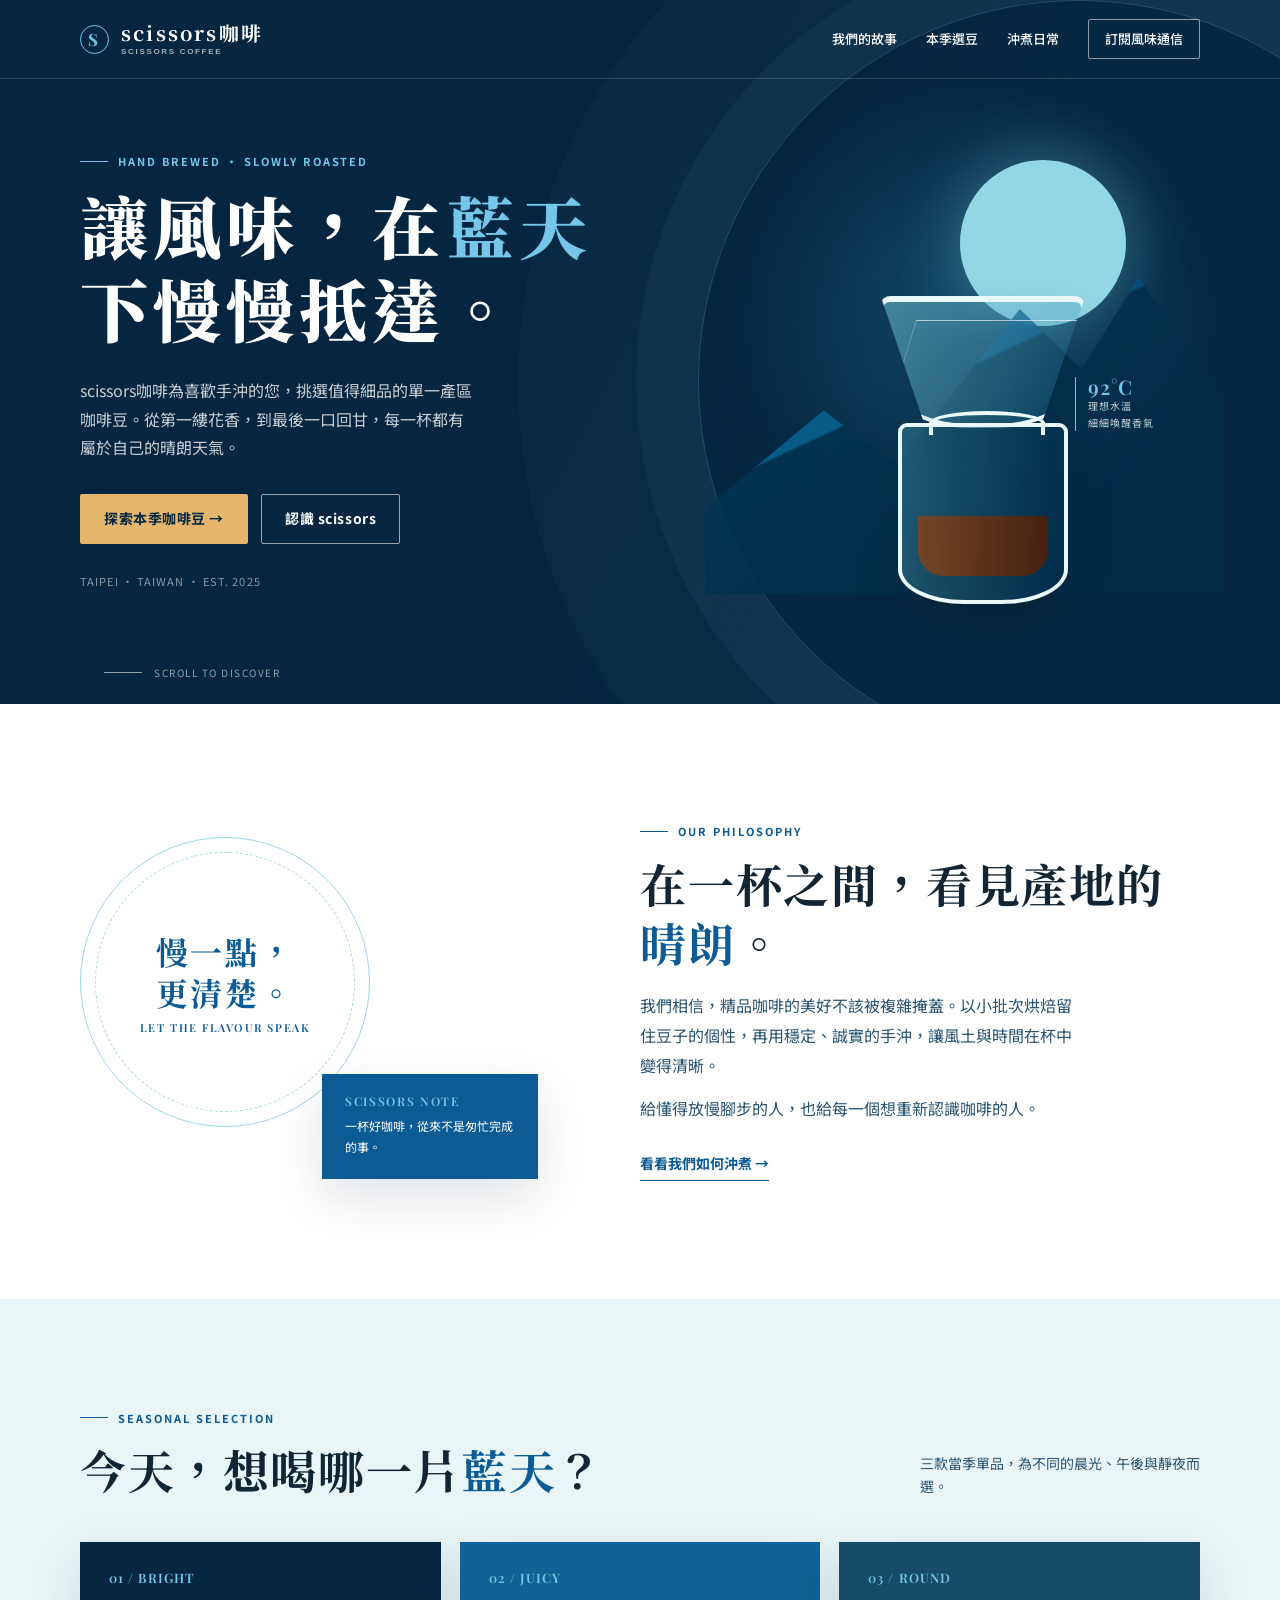
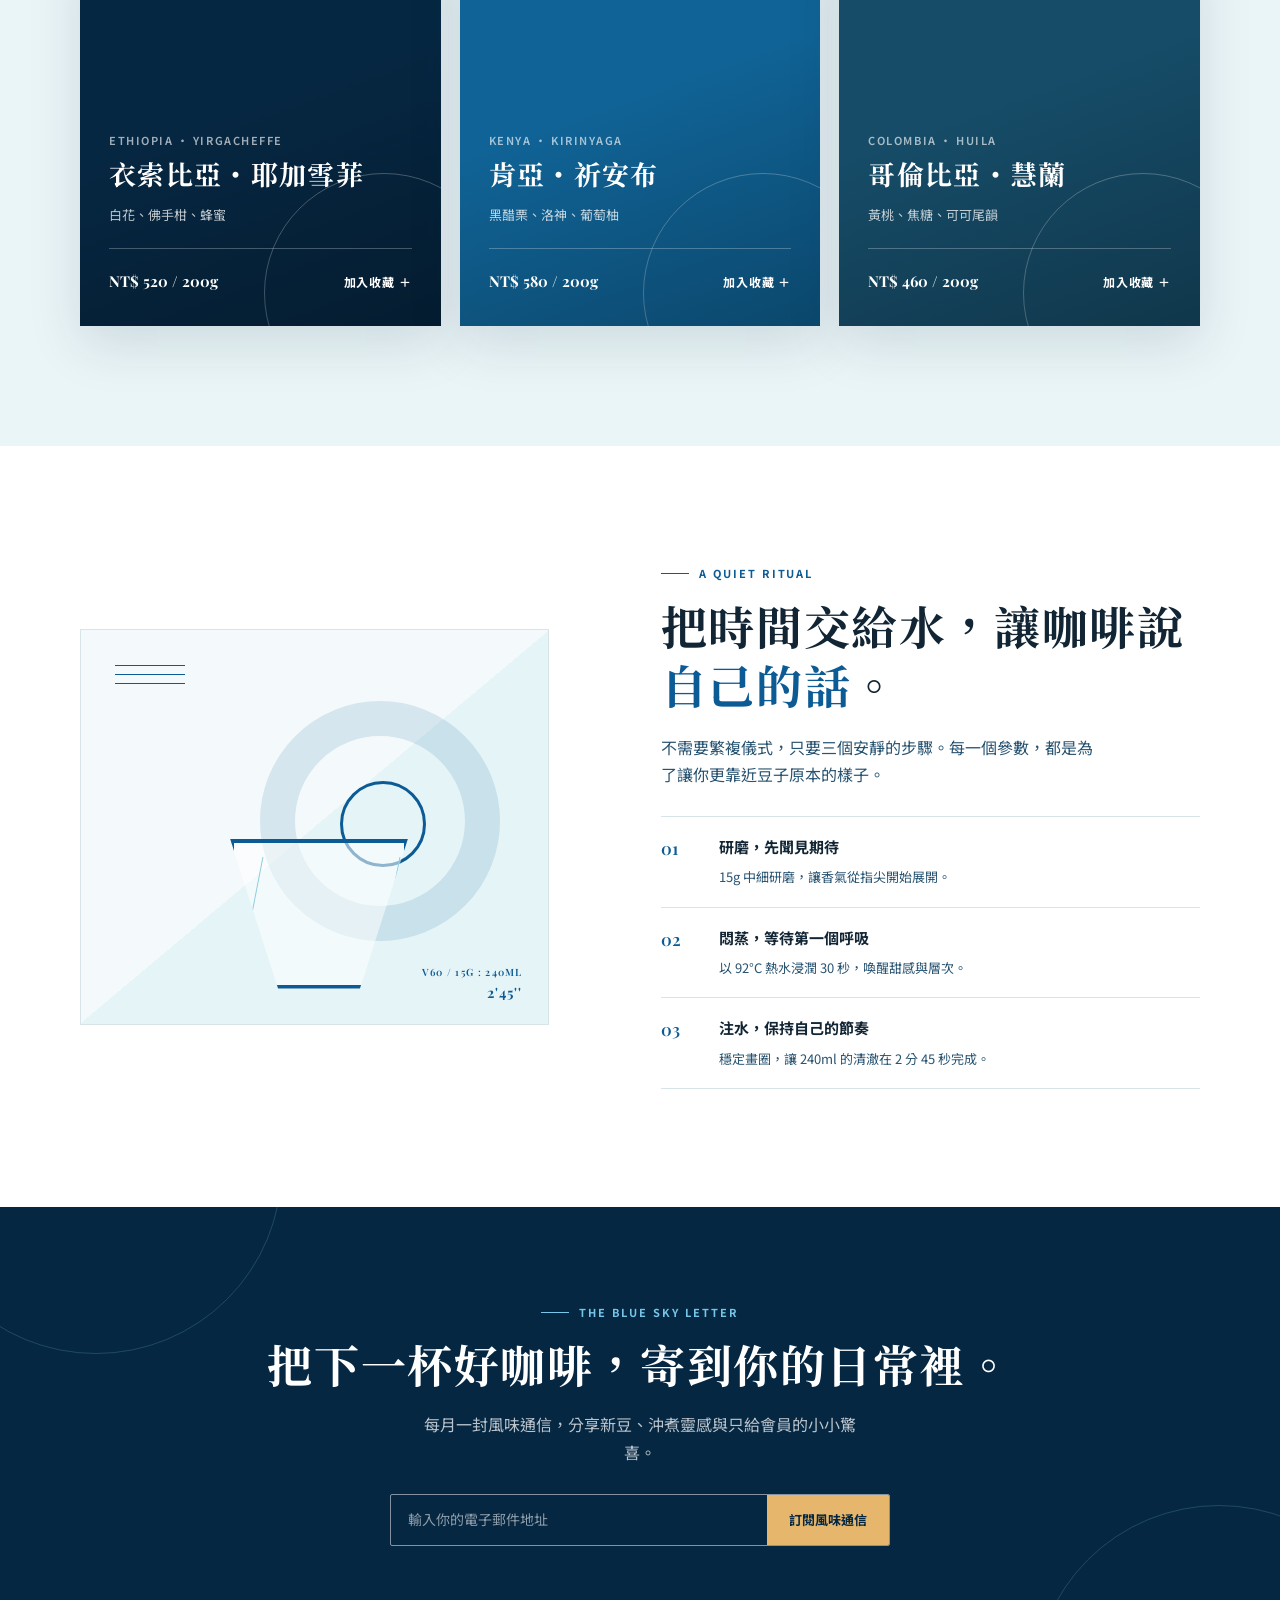
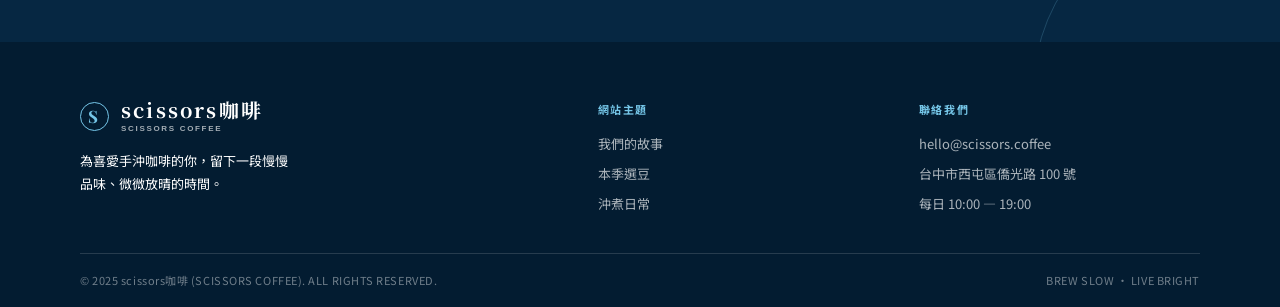
==== commit 385cf8ba: "更新 muted 顏色變數以改善整體色彩搭配" ====
--- a/onepage/index.html
+++ b/onepage/index.html
@@ -16,7 +16,7 @@
       --mist: #eaf5f7;
       --cream: #fbfaf6;
       --ink: #122534;
-      --muted: #607482;
+      --muted: #285371;
       --line: #d7e4e8;
       --sand: #e5b66b;
       --shadow: 0 18px 50px rgba(6, 39, 66, .13);
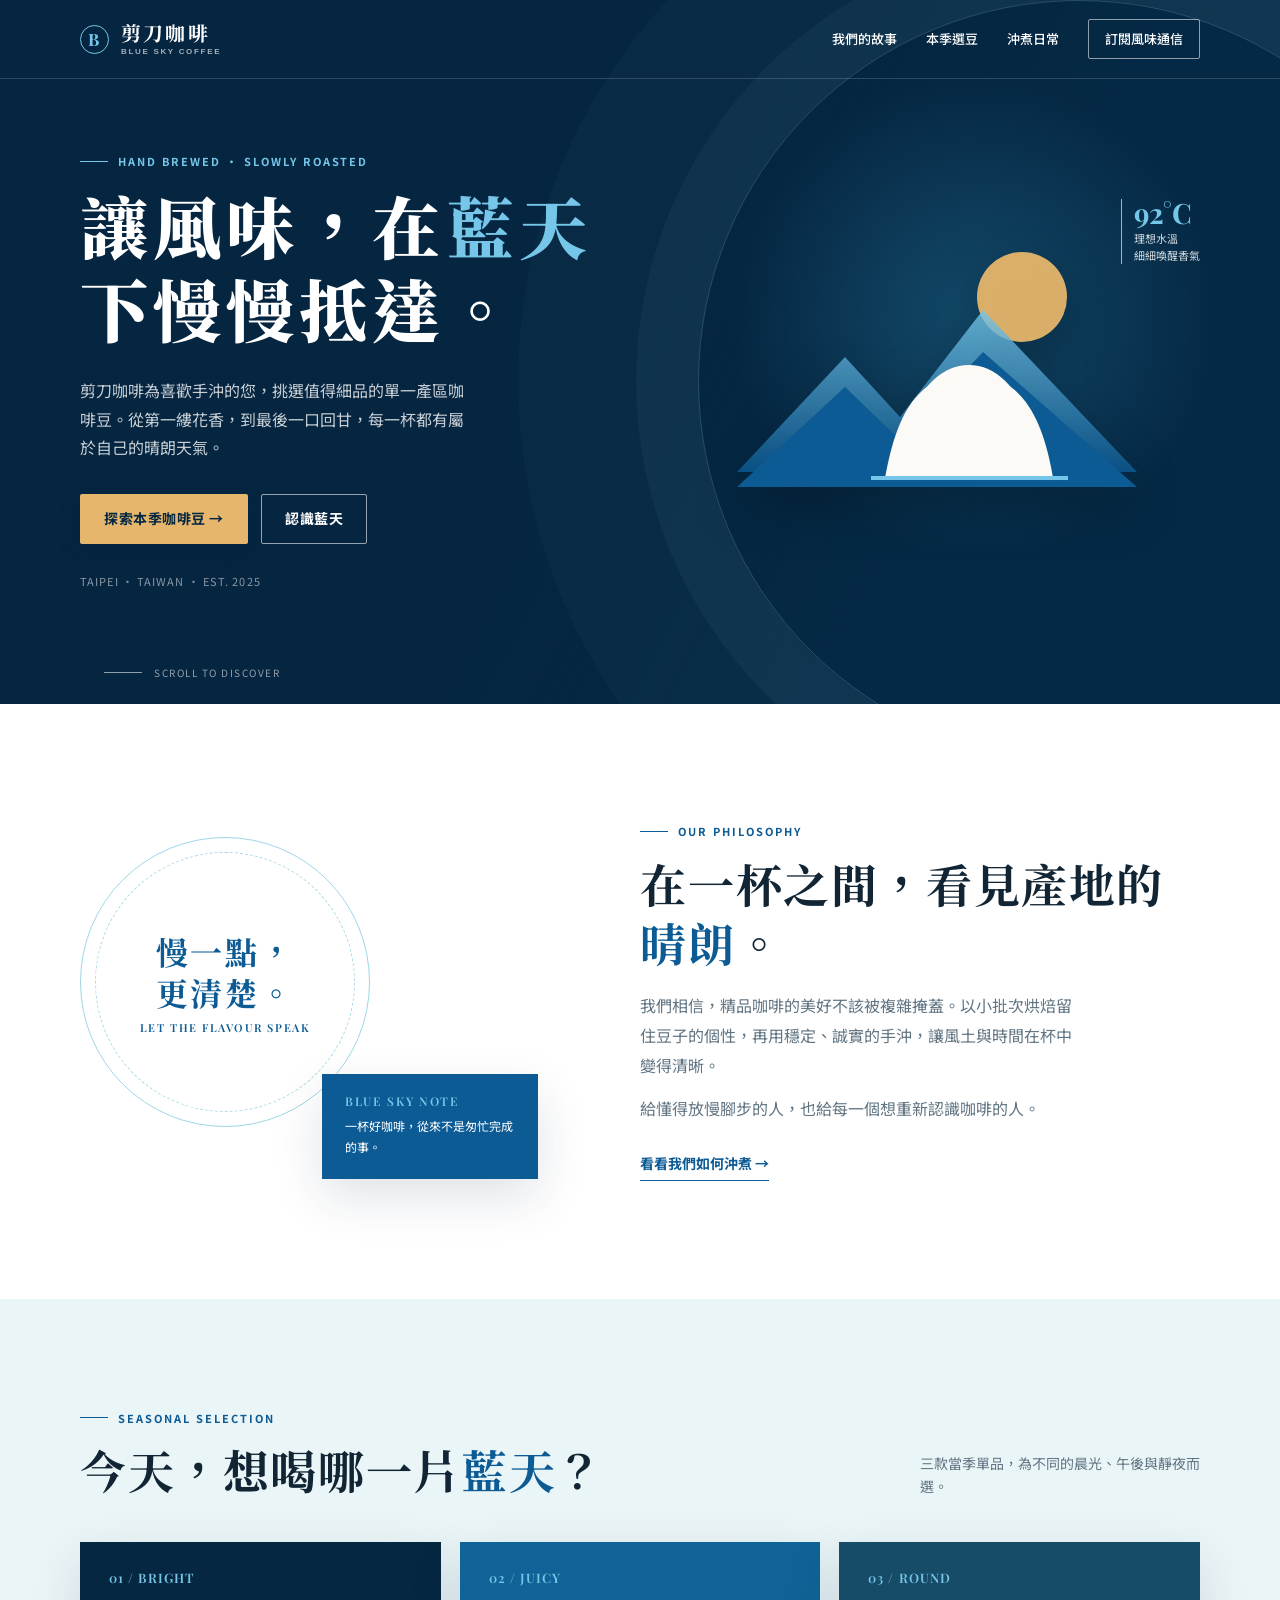
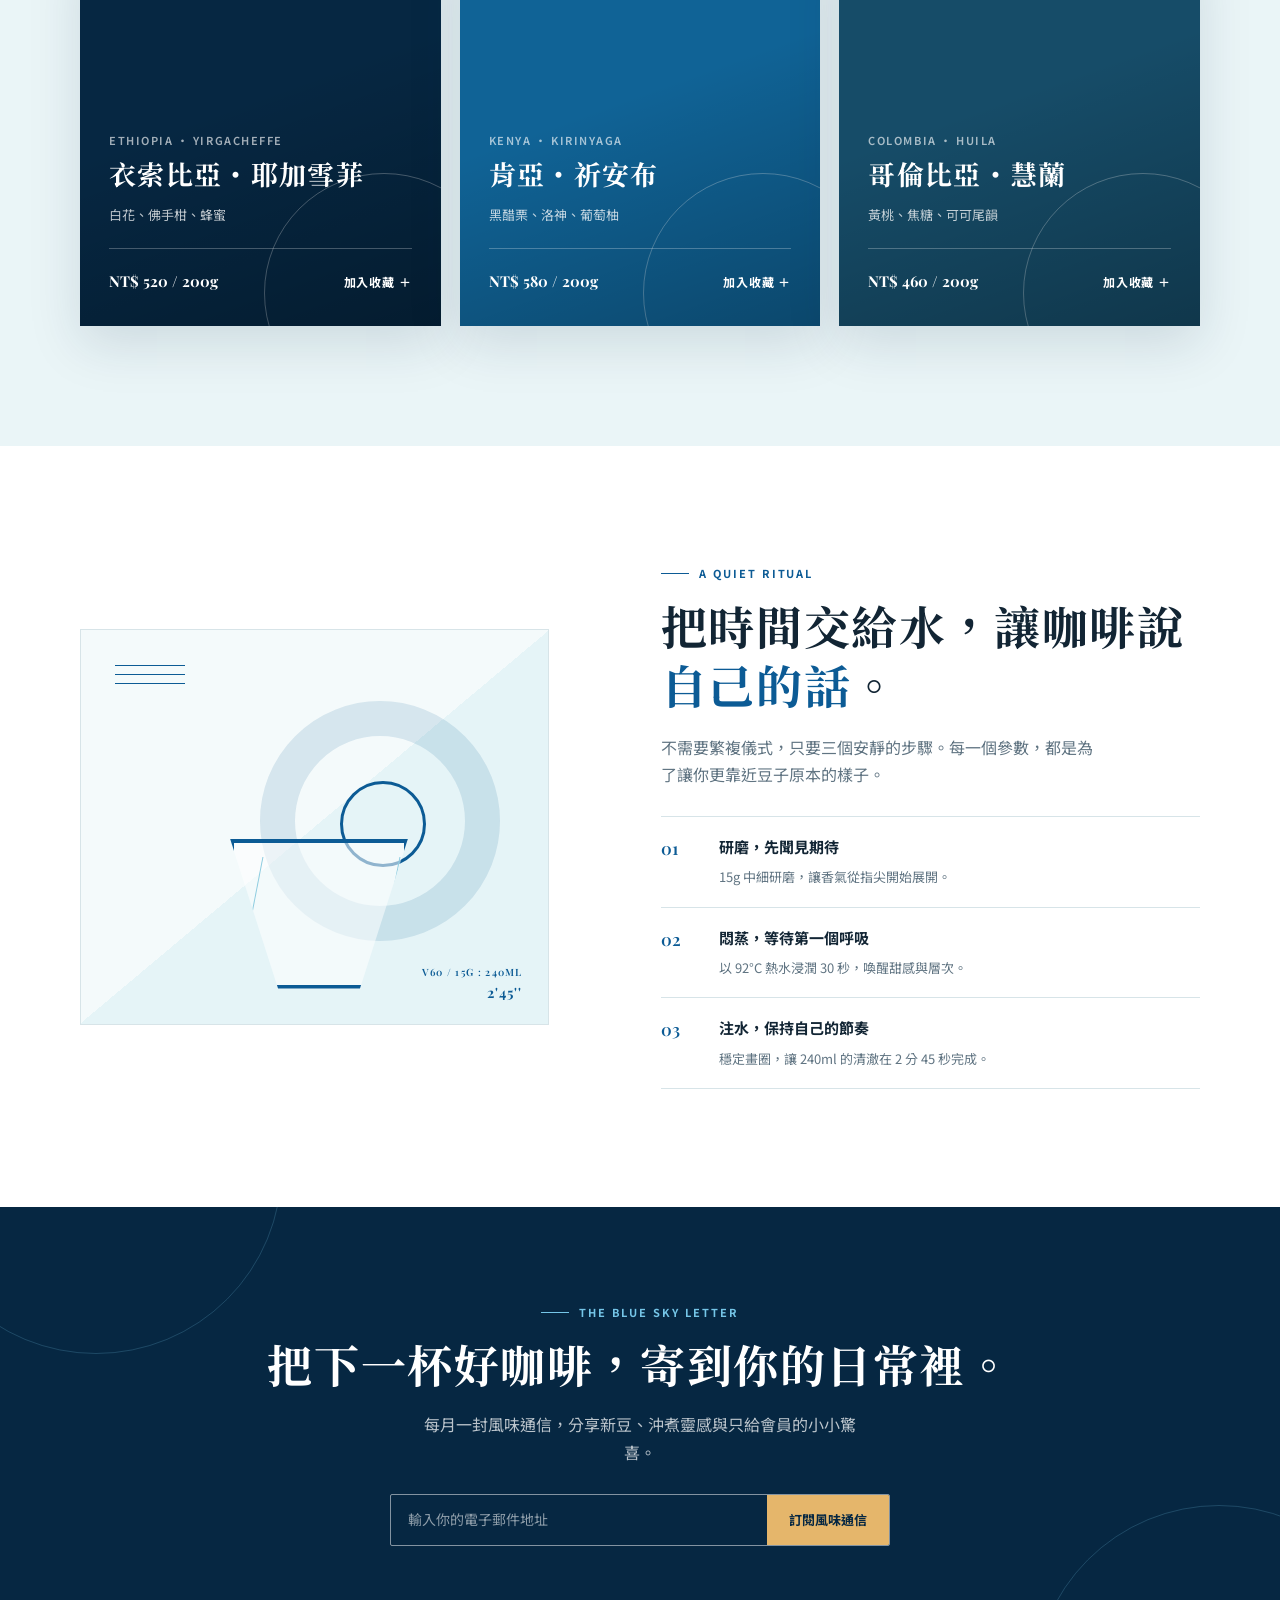
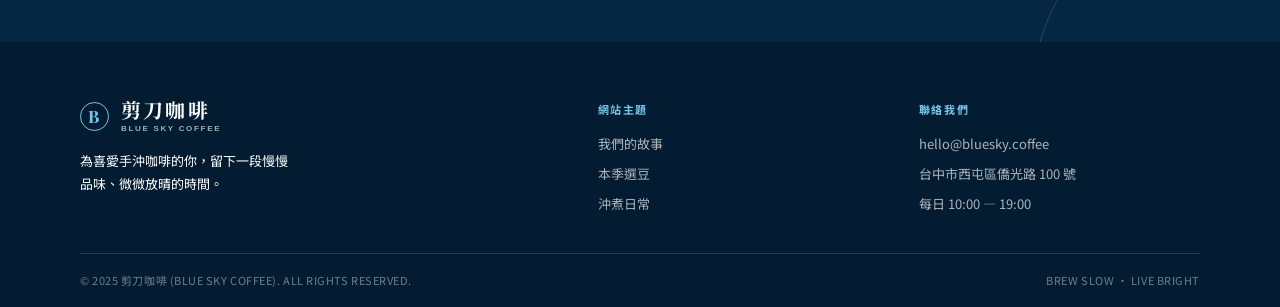
==== commit 9506c21a: "更新網站標題及描述，調整顏色變數以改善視覺效果" ====
--- a/onepage/index.html
+++ b/onepage/index.html
@@ -3,8 +3,8 @@
 <head>
   <meta charset="UTF-8">
   <meta name="viewport" content="width=device-width, initial-scale=1.0">
-  <meta name="description" content="scissors咖啡，為手沖咖啡愛好者挑選當季精品咖啡豆，剪去繁複，讓每一杯都清澈、明亮、值得細品。">
-  <title>scissors咖啡｜讓風味，慢慢抵達</title>
+  <meta name="description" content="剪刀咖啡，為手沖咖啡愛好者挑選當季精品咖啡豆，剪去繁複，讓每一杯都清澈、明亮、值得細品。">
+  <title>剪刀咖啡｜讓風味，慢慢抵達</title>
   <link rel="preconnect" href="https://fonts.googleapis.com">
   <link rel="preconnect" href="https://fonts.gstatic.com" crossorigin>
   <link href="https://fonts.googleapis.com/css2?family=Noto+Sans+TC:wght@400;500;600;700&family=Noto+Serif+TC:wght@500;600;700;900&family=Playfair+Display:ital,wght@0,600;0,700;1,600&display=swap" rel="stylesheet">
@@ -16,7 +16,7 @@
       --mist: #eaf5f7;
       --cream: #fbfaf6;
       --ink: #122534;
-      --muted: #285371;
+      --muted: #607482;
       --line: #d7e4e8;
       --sand: #e5b66b;
       --shadow: 0 18px 50px rgba(6, 39, 66, .13);
@@ -39,7 +39,7 @@
     button { cursor: pointer; }
     .wrap { width: min(1120px, calc(100% - 48px)); margin: 0 auto; }
     .serif { font-family: "Noto Serif TC", serif; }
-    
+
     .eyebrow {
       display: flex;
       align-items: center;
@@ -246,111 +246,42 @@
       font-size: 11px;
       letter-spacing: .1em;
     }
+
+    /* Hero 右側圖片展示區 (符合 onepage1.md 規格：使用 <img> 元素顯示 images/hero.png，400px x 300px) */
     .hero-art {
       position: relative;
       min-height: 453px;
-    }
-    .sun {
-      position: absolute;
-      top: 2%;
-      right: 14%;
-      width: 166px;
-      height: 166px;
-      border-radius: 50%;
-      background: #93d6e6;
-      box-shadow: 0 0 65px rgba(145, 215, 233, .36);
-    }
-    .mountain {
-      position: absolute;
-      right: -4%;
-      bottom: 2%;
-      width: 98%;
-      height: 70%;
-      clip-path: polygon(0 73%, 23% 42%, 37% 59%, 61% 10%, 73% 29%, 84% 0, 100% 37%, 100% 100%, 0 100%);
-      background: linear-gradient(135deg, #0b7eac, #06446f 70%);
-      opacity: .85;
-    }
-    .mountain::after {
-      content: "";
-      position: absolute;
-      inset: 0;
-      background: linear-gradient(155deg, transparent 38%, rgba(2, 35, 58, .72) 38.5% 100%);
-    }
-    .coffee-vessel {
-      position: absolute;
-      z-index: 2;
-      right: 17%;
-      bottom: 0;
-      width: 255px;
-      filter: drop-shadow(0 22px 21px rgba(0, 0, 0, .23));
-    }
-    .dripper {
-      position: relative;
-      width: 205px;
-      height: 132px;
-      margin: 0 auto -5px;
-      border: 4px solid #e9f8fa;
-      border-top-width: 6px;
-      border-radius: 10px 10px 44% 44%;
-      background: linear-gradient(115deg, rgba(123, 206, 225, .5), rgba(26, 118, 161, .23));
-      clip-path: polygon(0 0, 100% 0, 78% 100%, 22% 100%);
-    }
-    .dripper::after {
-      content: "";
-      position: absolute;
-      inset: 18px 16px 0;
-      border-top: 1px solid rgba(255, 255, 255, .6);
-      border-left: 1px solid rgba(255, 255, 255, .25);
-      transform: skewX(-17deg);
-    }
-    .carafe {
-      position: relative;
-      width: 170px;
-      height: 181px;
-      margin: 0 auto;
-      border: 4px solid #e9f8fa;
-      border-radius: 9px 9px 39% 39% / 9px 9px 19% 19%;
-      background: linear-gradient(90deg, rgba(110, 211, 229, .26), rgba(1, 52, 87, .52));
-    }
-    .carafe::before {
-      content: "";
-      position: absolute;
-      top: -16px;
-      left: 27px;
-      width: 108px;
-      height: 20px;
-      border: 4px solid #e9f8fa;
-      border-bottom: 0;
-      border-radius: 50% 50% 0 0;
-    }
-    .carafe::after {
-      content: "";
-      position: absolute;
-      right: 16px;
-      bottom: 24px;
-      left: 16px;
-      height: 60px;
-      border-radius: 3px 3px 26px 26px;
-      background: linear-gradient(90deg, rgba(133, 67, 26, .84), rgba(76, 33, 9, .92));
-    }
-    .art-label {
-      position: absolute;
-      z-index: 3;
-      top: 50%;
-      right: 2%;
-      width: 114px;
+      display: flex;
+      align-items: center;
+      justify-content: center;
+    }
+    .hero-art img {
+      width: 400px;
+      height: 300px;
+      object-fit: contain;
+      filter: drop-shadow(0 20px 24px rgba(1, 19, 34, .45));
+      transition: transform .3s ease;
+    }
+    .hero-art img:hover {
+      transform: translateY(-4px) scale(1.02);
+    }
+    .temp-note {
+      position: absolute;
+      right: 0;
+      top: 48px;
+      border-left: 1px solid var(--sky);
       padding-left: 12px;
-      border-left: 1px solid var(--sky);
-      color: rgba(255, 255, 255, .78);
-      font-size: 10px;
-      line-height: 1.7;
-      letter-spacing: .1em;
-    }
-    .art-label strong {
+      color: rgba(255, 255, 255, .82);
+      font-size: 11px;
+      line-height: 1.55;
+    }
+    .temp-note b {
       display: block;
+      font: 700 28px/1 "Playfair Display", serif;
       color: var(--sky);
-      font: 600 20px/1 "Playfair Display", serif;
-    }
+      margin-bottom: 3px;
+    }
+
     .scroll-line {
       position: absolute;
       bottom: 23px;
@@ -816,16 +747,13 @@
       }
       .hero-art {
         min-height: 278px;
-        margin-top: -35px;
-      }
-      .sun { right: 14%; width: 114px; height: 114px; }
-      .mountain { width: 82%; height: 92%; }
-      .coffee-vessel {
-        right: 15%;
-        transform: scale(.72);
-        transform-origin: bottom right;
-      }
-      .art-label { top: 44%; right: 1%; }
+        margin-top: -15px;
+      }
+      .hero-art img {
+        width: 320px;
+        height: 240px;
+      }
+      .temp-note { right: 8%; top: 2px; }
       .intro-grid, .brew-grid { grid-template-columns: 1fr; }
       .intro-stamp { max-width: 510px; width: 100%; }
       .coffee-grid { grid-template-columns: 1fr 1fr; }
@@ -839,7 +767,11 @@
       .hero { min-height: 680px; }
       .hero-title { font-size: 40px; }
       .hero-art { min-height: 220px; }
-      .art-label { display: none; }
+      .hero-art img {
+        width: 270px;
+        height: 205px;
+      }
+      .temp-note { display: none; }
       section:not(.hero) { padding: 76px 0; }
       .stamp-circle { width: 245px; height: 245px; }
       .stamp-card { width: 185px; padding: 16px; }
@@ -885,11 +817,11 @@
   <header class="site-header" id="top">
     <div class="wrap">
       <nav class="nav" aria-label="主要導覽">
-        <a href="#top" class="brand" aria-label="回到scissors咖啡首頁">
-          <span class="brand-mark" aria-hidden="true">S</span>
+        <a href="#top" class="brand" aria-label="回到剪刀咖啡首頁">
+          <span class="brand-mark" aria-hidden="true">B</span>
           <span>
-            scissors咖啡
-            <small>SCISSORS COFFEE</small>
+            剪刀咖啡
+            <small>BLUE SKY COFFEE</small>
           </span>
         </a>
 
@@ -919,24 +851,26 @@
             讓風味，在<span class="sky-word">藍天</span>下慢慢抵達。
           </h1>
           <p class="hero-lede">
-            scissors咖啡為喜歡手沖的您，挑選值得細品的單一產區咖啡豆。從第一縷花香，到最後一口回甘，每一杯都有屬於自己的晴朗天氣。
+            剪刀咖啡為喜歡手沖的您，挑選值得細品的單一產區咖啡豆。從第一縷花香，到最後一口回甘，每一杯都有屬於自己的晴朗天氣。
           </p>
           <div class="hero-actions">
             <a href="#coffee" class="button button-primary">探索本季咖啡豆 →</a>
-            <a href="#story" class="button button-outline">認識 scissors</a>
+            <a href="#story" class="button button-outline">認識藍天</a>
           </div>
           <p class="hero-note">TAIPEI · TAIWAN · EST. 2025</p>
         </div>
 
-        <div class="hero-art" aria-hidden="true">
-          <div class="sun"></div>
-          <div class="mountain"></div>
-          <div class="coffee-vessel">
-            <div class="dripper"></div>
-            <div class="carafe"></div>
-          </div>
-          <div class="art-label">
-            <strong>92°C</strong>
+        <!-- 5.2 Hero 右欄：依據 onepage1.md 規格使用 <img> 顯示 images/hero.png (400px x 300px)，具備精緻向量備援 -->
+        <div class="hero-art reveal" aria-hidden="true">
+          <img
+            src="images/hero.png"
+            alt="剪刀咖啡主視覺"
+            width="400"
+            height="300"
+            onerror="this.onerror=null; this.src='data:image/svg+xml,%3Csvg xmlns=\'http://www.w3.org/2000/svg\' viewBox=\'0 0 400 300\'%3E%3Cdefs%3E%3ClinearGradient id=\'g\' x1=\'0\' x2=\'0\' y1=\'0\' y2=\'1\'%3E%3Cstop stop-color=\'%2375c6e8\'/%3E%3Cstop offset=\'1\' stop-color=\'%230c5b95\'/%3E%3C/linearGradient%3E%3C/defs%3E%3Ccircle cx=\'285\' cy=\'70\' r=\'45\' fill=\'%23e5b66b\' opacity=\'.95\'/%3E%3Cpath d=\'M0 245 108 130l55 60 83-107 154 162z\' fill=\'url(%23g)\' opacity=\'.8\'/%3E%3Cpath d=\'M0 260 108 160l55 53 83-88 154 135z\' fill=\'%230c5b95\'/%3E%3Cpath d=\'M148 251c10-55 28-104 84-104s75 51 84 104z\' fill=\'%23fbfaf6\'/%3E%3Cpath d=\'M174 200c13-37 34-57 58-57s44 20 58 57\' fill=\'none\' stroke=\'%23fbfaf6\' stroke-width=\'10\'/%3E%3Cpath d=\'M134 251h197\' stroke=\'%2375c6e8\' stroke-width=\'4\'/%3E%3C/svg%3E';"
+          >
+          <div class="temp-note">
+            <b>92°C</b>
             理想水溫<br>細細喚醒香氣
           </div>
         </div>
@@ -956,7 +890,7 @@
             </div>
           </div>
           <div class="stamp-card">
-            <b>SCISSORS NOTE</b>
+            <b>BLUE SKY NOTE</b>
             <p>一杯好咖啡，從來不是匆忙完成的事。</p>
           </div>
         </div>
@@ -1104,10 +1038,10 @@
       <div class="footer-top">
         <div class="footer-brand">
           <div class="brand">
-            <span class="brand-mark" aria-hidden="true">S</span>
+            <span class="brand-mark" aria-hidden="true">B</span>
             <span>
-              scissors咖啡
-              <small>SCISSORS COFFEE</small>
+              剪刀咖啡
+              <small>BLUE SKY COFFEE</small>
             </span>
           </div>
           <p>為喜愛手沖咖啡的你，留下一段慢慢品味、微微放晴的時間。</p>
@@ -1125,7 +1059,7 @@
         <div>
           <p class="footer-heading">聯絡我們</p>
           <ul class="footer-list">
-            <li><a href="mailto:hello@scissors.coffee">hello@scissors.coffee</a></li>
+            <li><a href="mailto:hello@bluesky.coffee">hello@bluesky.coffee</a></li>
             <li>台中市西屯區僑光路 100 號</li>
             <li>每日 10:00 — 19:00</li>
           </ul>
@@ -1133,7 +1067,7 @@
       </div>
 
       <div class="footer-bottom">
-        <span>© 2025 scissors咖啡 (SCISSORS COFFEE). ALL RIGHTS RESERVED.</span>
+        <span>© 2025 剪刀咖啡 (BLUE SKY COFFEE). ALL RIGHTS RESERVED.</span>
         <span>BREW SLOW · LIVE BRIGHT</span>
       </div>
     </div>
